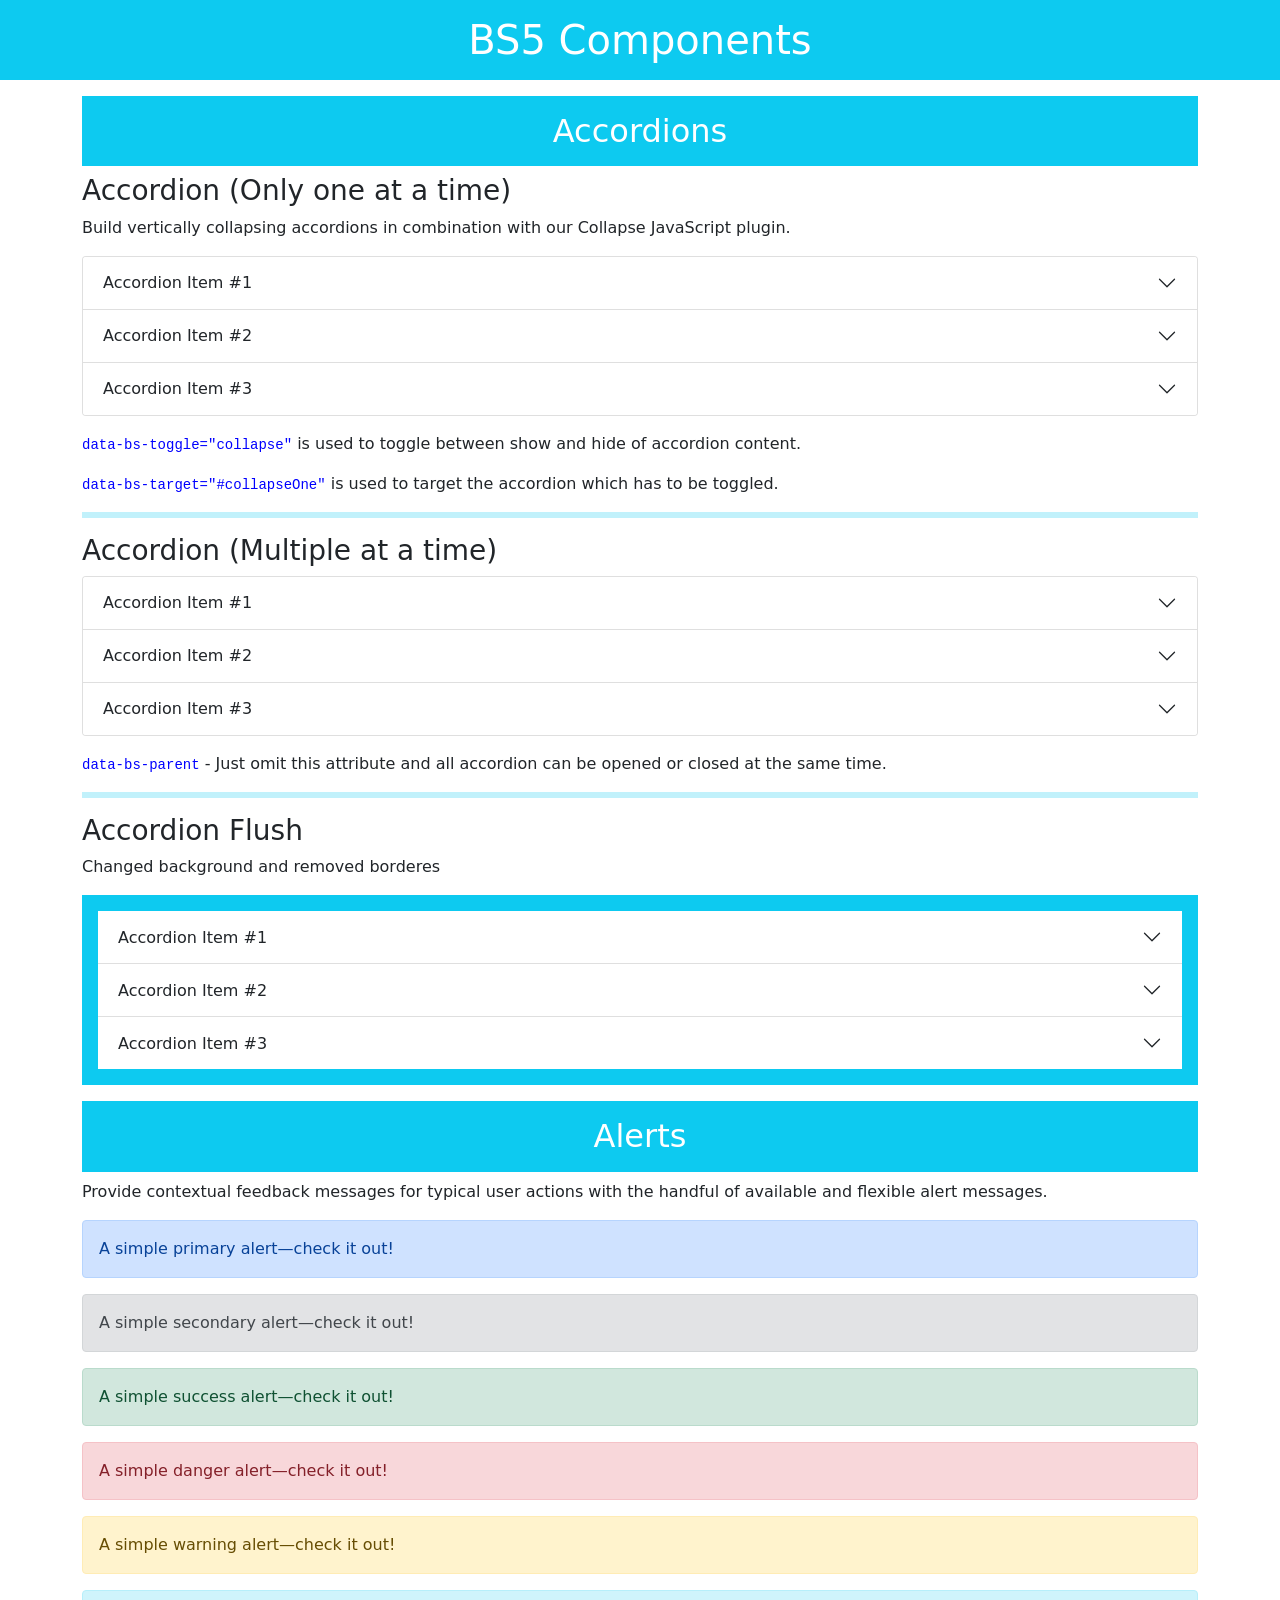
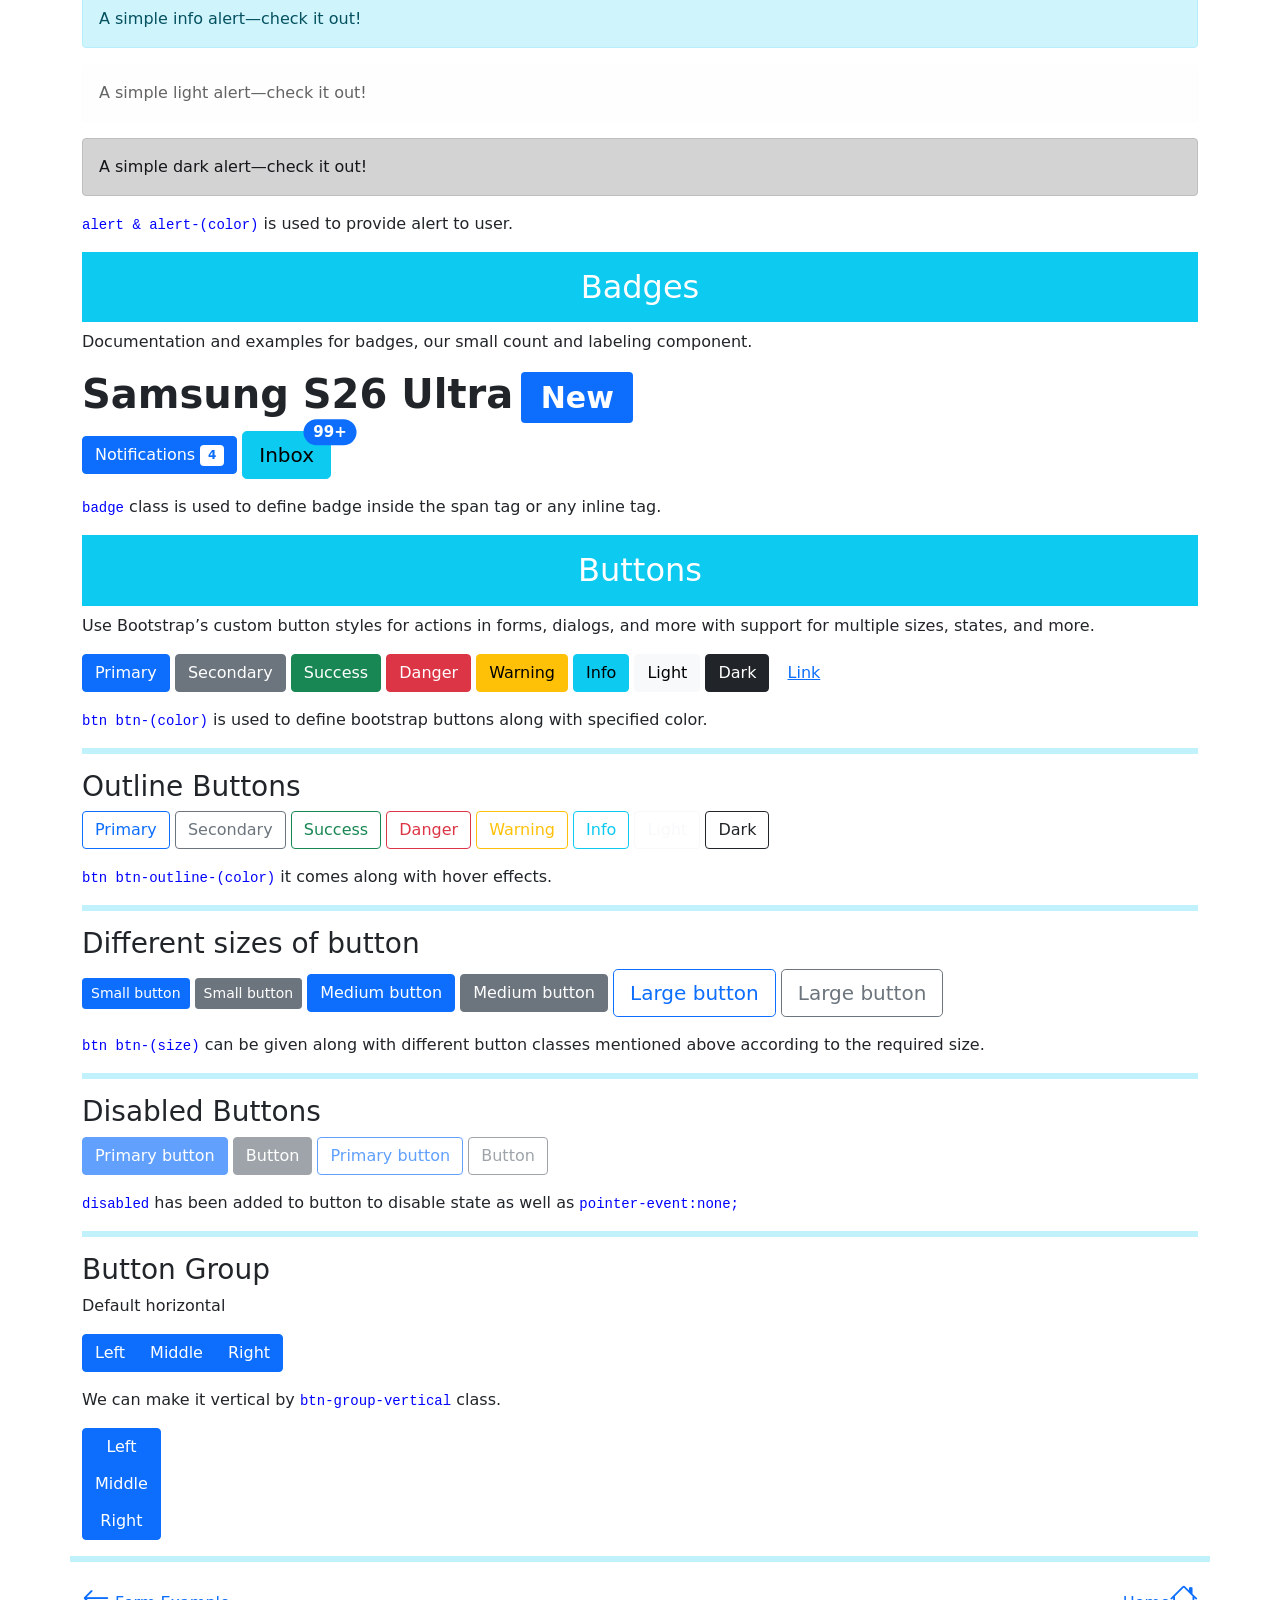
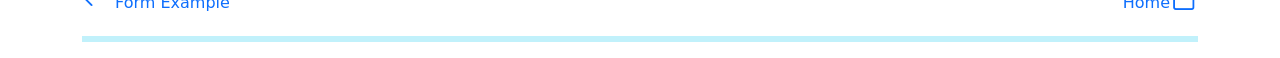
==== components.html @ 4ab716a1 "Components Demo Added" ====
<!DOCTYPE html>
<html lang="en">

<head>
    <meta charset="UTF-8">
    <meta name="viewport" content="width=device-width, initial-scale=1.0">
    <title>Components</title>
    <link rel="stylesheet" href="bootstrap-5.0.2-dist/css/bootstrap.min.css">
    <script src="bootstrap-5.0.2-dist/js/bootstrap.bundle.js"></script>
    <link rel="stylesheet" href="https://cdn.jsdelivr.net/npm/bootstrap-icons@1.13.1/font/bootstrap-icons.min.css">

</head>

<body>
    <h1 class="bg-info text-white text-center p-3">BS5 Components</h1>
    <div class="container mt-3">
        <h2 id="accordion" class="bg-info text-white text-center p-3">Accordions</h2>
        <h3>Accordion (Only one at a time)</h3>
        <p>Build vertically collapsing accordions in combination with our Collapse JavaScript plugin.</p>
        <div class="accordion" id="accordionExample">
            <div class="accordion-item">
                <h2 class="accordion-header">
                    <button class="accordion-button collapsed" type="button" data-bs-toggle="collapse"
                        data-bs-target="#collapseOne" aria-expanded="true" aria-controls="collapseOne">
                        Accordion Item #1
                    </button>
                </h2>
                <div id="collapseOne" class="accordion-collapse collapse" data-bs-parent="#accordionExample">
                    <div class="accordion-body">
                        <strong>This is the first item’s accordion body.</strong> It is shown by default, until the
                        collapse plugin adds the appropriate classes that we use to style each element. These classes
                        control the overall appearance, as well as the showing and hiding via CSS transitions. You can
                        modify any of this with custom CSS or overriding our default variables. It’s also worth noting
                        that just about any HTML can go within the <code>.accordion-body</code>, though the transition
                        does limit overflow.
                    </div>
                </div>
            </div>
            <div class="accordion-item">
                <h2 class="accordion-header">
                    <button class="accordion-button collapsed" type="button" data-bs-toggle="collapse"
                        data-bs-target="#collapseTwo" aria-expanded="false" aria-controls="collapseTwo">
                        Accordion Item #2
                    </button>
                </h2>
                <div id="collapseTwo" class="accordion-collapse collapse" data-bs-parent="#accordionExample">
                    <div class="accordion-body">
                        <strong>This is the second item’s accordion body.</strong> It is hidden by default, until the
                        collapse plugin adds the appropriate classes that we use to style each element. These classes
                        control the overall appearance, as well as the showing and hiding via CSS transitions. You can
                        modify any of this with custom CSS or overriding our default variables. It’s also worth noting
                        that just about any HTML can go within the <code>.accordion-body</code>, though the transition
                        does limit overflow.
                    </div>
                </div>
            </div>
            <div class="accordion-item">
                <h2 class="accordion-header">
                    <button class="accordion-button collapsed" type="button" data-bs-toggle="collapse"
                        data-bs-target="#collapseThree" aria-expanded="false" aria-controls="collapseThree">
                        Accordion Item #3
                    </button>
                </h2>
                <div id="collapseThree" class="accordion-collapse collapse" data-bs-parent="#accordionExample">
                    <div class="accordion-body">
                        <strong>This is the third item’s accordion body.</strong> It is hidden by default, until the
                        collapse plugin adds the appropriate classes that we use to style each element. These classes
                        control the overall appearance, as well as the showing and hiding via CSS transitions. You can
                        modify any of this with custom CSS or overriding our default variables. It’s also worth noting
                        that just about any HTML can go within the <code>.accordion-body</code>, though the transition
                        does limit overflow.
                    </div>
                </div>
            </div>
        </div>
        <div class="mt-3">
            <p><code>data-bs-toggle="collapse"</code> is used to toggle between show and hide of accordion content.</p>
            <p><code>data-bs-target="#collapseOne"</code> is used to target the accordion which has to be toggled.</p>
        </div>
        <hr class="border border-3 border-info">
        <h3>Accordion (Multiple at a time)</h3>
        <div class="accordion" id="accordionExample">
            <div class="accordion-item">
                <h2 class="accordion-header">
                    <button class="accordion-button collapsed" type="button" data-bs-toggle="collapse"
                        data-bs-target="#collapseFour" aria-expanded="true" aria-controls="collapseFour">
                        Accordion Item #1
                    </button>
                </h2>
                <div id="collapseFour" class="accordion-collapse collapse">
                    <div class="accordion-body">
                        <strong>This is the first item’s accordion body.</strong> It is shown by default, until the
                        collapse plugin adds the appropriate classes that we use to style each element. These classes
                        control the overall appearance, as well as the showing and hiding via CSS transitions. You can
                        modify any of this with custom CSS or overriding our default variables. It’s also worth noting
                        that just about any HTML can go within the <code>.accordion-body</code>, though the transition
                        does limit overflow.
                    </div>
                </div>
            </div>
            <div class="accordion-item">
                <h2 class="accordion-header">
                    <button class="accordion-button collapsed" type="button" data-bs-toggle="collapse"
                        data-bs-target="#collapseFive" aria-expanded="false" aria-controls="collapseFive">
                        Accordion Item #2
                    </button>
                </h2>
                <div id="collapseFive" class="accordion-collapse collapse">
                    <div class="accordion-body">
                        <strong>This is the second item’s accordion body.</strong> It is hidden by default, until the
                        collapse plugin adds the appropriate classes that we use to style each element. These classes
                        control the overall appearance, as well as the showing and hiding via CSS transitions. You can
                        modify any of this with custom CSS or overriding our default variables. It’s also worth noting
                        that just about any HTML can go within the <code>.accordion-body</code>, though the transition
                        does limit overflow.
                    </div>
                </div>
            </div>
            <div class="accordion-item">
                <h2 class="accordion-header">
                    <button class="accordion-button collapsed" type="button" data-bs-toggle="collapse"
                        data-bs-target="#collapseSix" aria-expanded="false" aria-controls="collapseSix">
                        Accordion Item #3
                    </button>
                </h2>
                <div id="collapseSix" class="accordion-collapse collapse">
                    <div class="accordion-body">
                        <strong>This is the third item’s accordion body.</strong> It is hidden by default, until the
                        collapse plugin adds the appropriate classes that we use to style each element. These classes
                        control the overall appearance, as well as the showing and hiding via CSS transitions. You can
                        modify any of this with custom CSS or overriding our default variables. It’s also worth noting
                        that just about any HTML can go within the <code>.accordion-body</code>, though the transition
                        does limit overflow.
                    </div>
                </div>
            </div>
        </div>
        <div class="mt-3">
            <p><code>data-bs-parent</code> - Just omit this attribute and all accordion can be opened or closed at the
                same time.</p>
        </div>
        <hr class="border border-3 border-info">
        <h3>Accordion Flush</h3>
        <p>Changed background and removed borderes</p>
        <div class="accordion accordion-flush bg-info p-3" id="accordionFlushExample">
            <div class="accordion-item">
                <h2 class="accordion-header">
                    <button class="accordion-button collapsed" type="button" data-bs-toggle="collapse"
                        data-bs-target="#flush-collapseOne" aria-expanded="false" aria-controls="flush-collapseOne">
                        Accordion Item #1
                    </button>
                </h2>
                <div id="flush-collapseOne" class="accordion-collapse collapse" data-bs-parent="#accordionFlushExample">
                    <div class="accordion-body">Placeholder content for this accordion, which is intended to demonstrate
                        the <code>.accordion-flush</code> class. This is the first item’s accordion body.</div>
                </div>
            </div>
            <div class="accordion-item">
                <h2 class="accordion-header">
                    <button class="accordion-button collapsed" type="button" data-bs-toggle="collapse"
                        data-bs-target="#flush-collapseTwo" aria-expanded="false" aria-controls="flush-collapseTwo">
                        Accordion Item #2
                    </button>
                </h2>
                <div id="flush-collapseTwo" class="accordion-collapse collapse" data-bs-parent="#accordionFlushExample">
                    <div class="accordion-body">Placeholder content for this accordion, which is intended to demonstrate
                        the <code>.accordion-flush</code> class. This is the second item’s accordion body. Let’s imagine
                        this being filled with some actual content.</div>
                </div>
            </div>
            <div class="accordion-item">
                <h2 class="accordion-header">
                    <button class="accordion-button collapsed" type="button" data-bs-toggle="collapse"
                        data-bs-target="#flush-collapseThree" aria-expanded="false" aria-controls="flush-collapseThree">
                        Accordion Item #3
                    </button>
                </h2>
                <div id="flush-collapseThree" class="accordion-collapse collapse"
                    data-bs-parent="#accordionFlushExample">
                    <div class="accordion-body">Placeholder content for this accordion, which is intended to demonstrate
                        the <code>.accordion-flush</code> class. This is the third item’s accordion body. Nothing more
                        exciting happening here in terms of content, but just filling up the space to make it look, at
                        least at first glance, a bit more representative of how this would look in a real-world
                        application.</div>
                </div>
            </div>
        </div>
        <h2 id="alert" class="bg-info text-white text-center p-3 mt-3">Alerts</h2>
        <p>Provide contextual feedback messages for typical user actions with the handful of available and flexible
            alert messages.</p>
        <div>
            <div class="alert alert-primary" role="alert">
                A simple primary alert—check it out!
            </div>
            <div class="alert alert-secondary" role="alert">
                A simple secondary alert—check it out!
            </div>
            <div class="alert alert-success" role="alert">
                A simple success alert—check it out!
            </div>
            <div class="alert alert-danger" role="alert">
                A simple danger alert—check it out!
            </div>
            <div class="alert alert-warning" role="alert">
                A simple warning alert—check it out!
            </div>
            <div class="alert alert-info" role="alert">
                A simple info alert—check it out!
            </div>
            <div class="alert alert-light" role="alert">
                A simple light alert—check it out!
            </div>
            <div class="alert alert-dark" role="alert">
                A simple dark alert—check it out!
            </div>
        </div>
        <p><code>alert & alert-(color)</code> is used to provide alert to user.</p>
        <h2 id="badge" class="bg-info text-white text-center p-3 mt-3">Badges</h2>
        <p>Documentation and examples for badges, our small count and labeling component.</p>
        <h1>
            <b>Samsung S26 Ultra</b><span class="badge mx-2 bg-primary text-white">New</span>
        </h1>
        <button type="button" class="btn btn-primary">
            Notifications <span class="badge bg-white text-primary">4</span>
        </button>
        <button type="button" class="btn btn-lg btn-info position-relative">Inbox<span
                class="position-absolute top-0 start-100 rounded-pill badge translate-middle bg-primary">99+</span></button>
        <p class="mt-3"><code>badge</code> class is used to define badge inside the span tag or any inline tag.</p>
        <h2 id="button" class="bg-info text-white text-center p-3 mt-3">Buttons</h2>
        <p>Use Bootstrap’s custom button styles for actions in forms, dialogs, and more with support for multiple sizes,
            states, and more.</p>
        <div>
            <button type="button" class="btn btn-primary">Primary</button>
            <button type="button" class="btn btn-secondary">Secondary</button>
            <button type="button" class="btn btn-success">Success</button>
            <button type="button" class="btn btn-danger">Danger</button>
            <button type="button" class="btn btn-warning">Warning</button>
            <button type="button" class="btn btn-info">Info</button>
            <button type="button" class="btn btn-light">Light</button>
            <button type="button" class="btn btn-dark">Dark</button>
            <button type="button" class="btn btn-link">Link</button>
        </div>
        <p class="mt-3"><code>btn btn-(color)</code> is used to define bootstrap buttons along with specified color.</p>
        <hr class="border border-info border-3">
        <h3>Outline Buttons</h3>
        <div>
            <button type="button" class="btn btn-outline-primary">Primary</button>
            <button type="button" class="btn btn-outline-secondary">Secondary</button>
            <button type="button" class="btn btn-outline-success">Success</button>
            <button type="button" class="btn btn-outline-danger">Danger</button>
            <button type="button" class="btn btn-outline-warning">Warning</button>
            <button type="button" class="btn btn-outline-info">Info</button>
            <button type="button" class="btn btn-outline-light">Light</button>
            <button type="button" class="btn btn-outline-dark">Dark</button>
        </div>
        <p class="mt-3"><code>btn btn-outline-(color)</code> it comes along with hover effects.</p>
        <hr class="border border-3 border-info">
        <h3>Different sizes of button</h3>
        <div>
            <button type="button" class="btn btn-primary btn-sm">Small button</button>
            <button type="button" class="btn btn-secondary btn-sm">Small button</button>
            <button type="button" class="btn btn-primary btn-md">Medium button</button>
            <button type="button" class="btn btn-secondary btn-md">Medium button</button>
            <button type="button" class="btn btn-outline-primary btn-lg">Large button</button>
            <button type="button" class="btn btn-outline-secondary btn-lg">Large button</button>
        </div>
        <p class="mt-3"><code>btn btn-(size)</code> can be given along with different button classes mentioned above
            according to the required size.</p>
        <hr class="border border-3 border-info">
        <h3>Disabled Buttons</h3>
        <div>
            <button type="button" class="btn btn-primary" disabled>Primary button</button>
            <button type="button" class="btn btn-secondary" disabled>Button</button>
            <button type="button" class="btn btn-outline-primary" disabled>Primary button</button>
            <button type="button" class="btn btn-outline-secondary" disabled>Button</button>
        </div>
        <p class="mt-3"><code>disabled</code> has been added to button to disable state as well as
            <code>pointer-event:none;</code></p>
        <hr class="border border-3 border-info">
        <h3>Button Group</h3>
        <p>Default horizontal</p>
        <div class="btn-group">
            <button type="button" class="btn btn-primary">Left</button>
            <button type="button" class="btn btn-primary">Middle</button>
            <button type="button" class="btn btn-primary">Right</button>
        </div>
        <p class="mt-3">We can make it vertical by <code>btn-group-vertical</code> class.</p>
        <div class="btn-group-vertical mb-3">
            <button type="button" class="btn btn-primary">Left</button>
            <button type="button" class="btn btn-primary">Middle</button>
            <button type="button" class="btn btn-primary">Right</button>
        </div>
        <div class="row">
            <hr class="border border-info border-3">
            <div class="col text-start">
                <i class="bi bi-arrow-left fs-3 text-primary"></i>
                <a href="form_eg.html" class="text-decoration-none">Form Example</a>
            </div>
            <div class="col text-end">
                <a href="index.html" class="text-decoration-none">Home<i class="bi bi-house fs-3 text-primary"></i></a>
            </div>
        </div>
        <hr class="border border-info border-3">
</body>

</html>
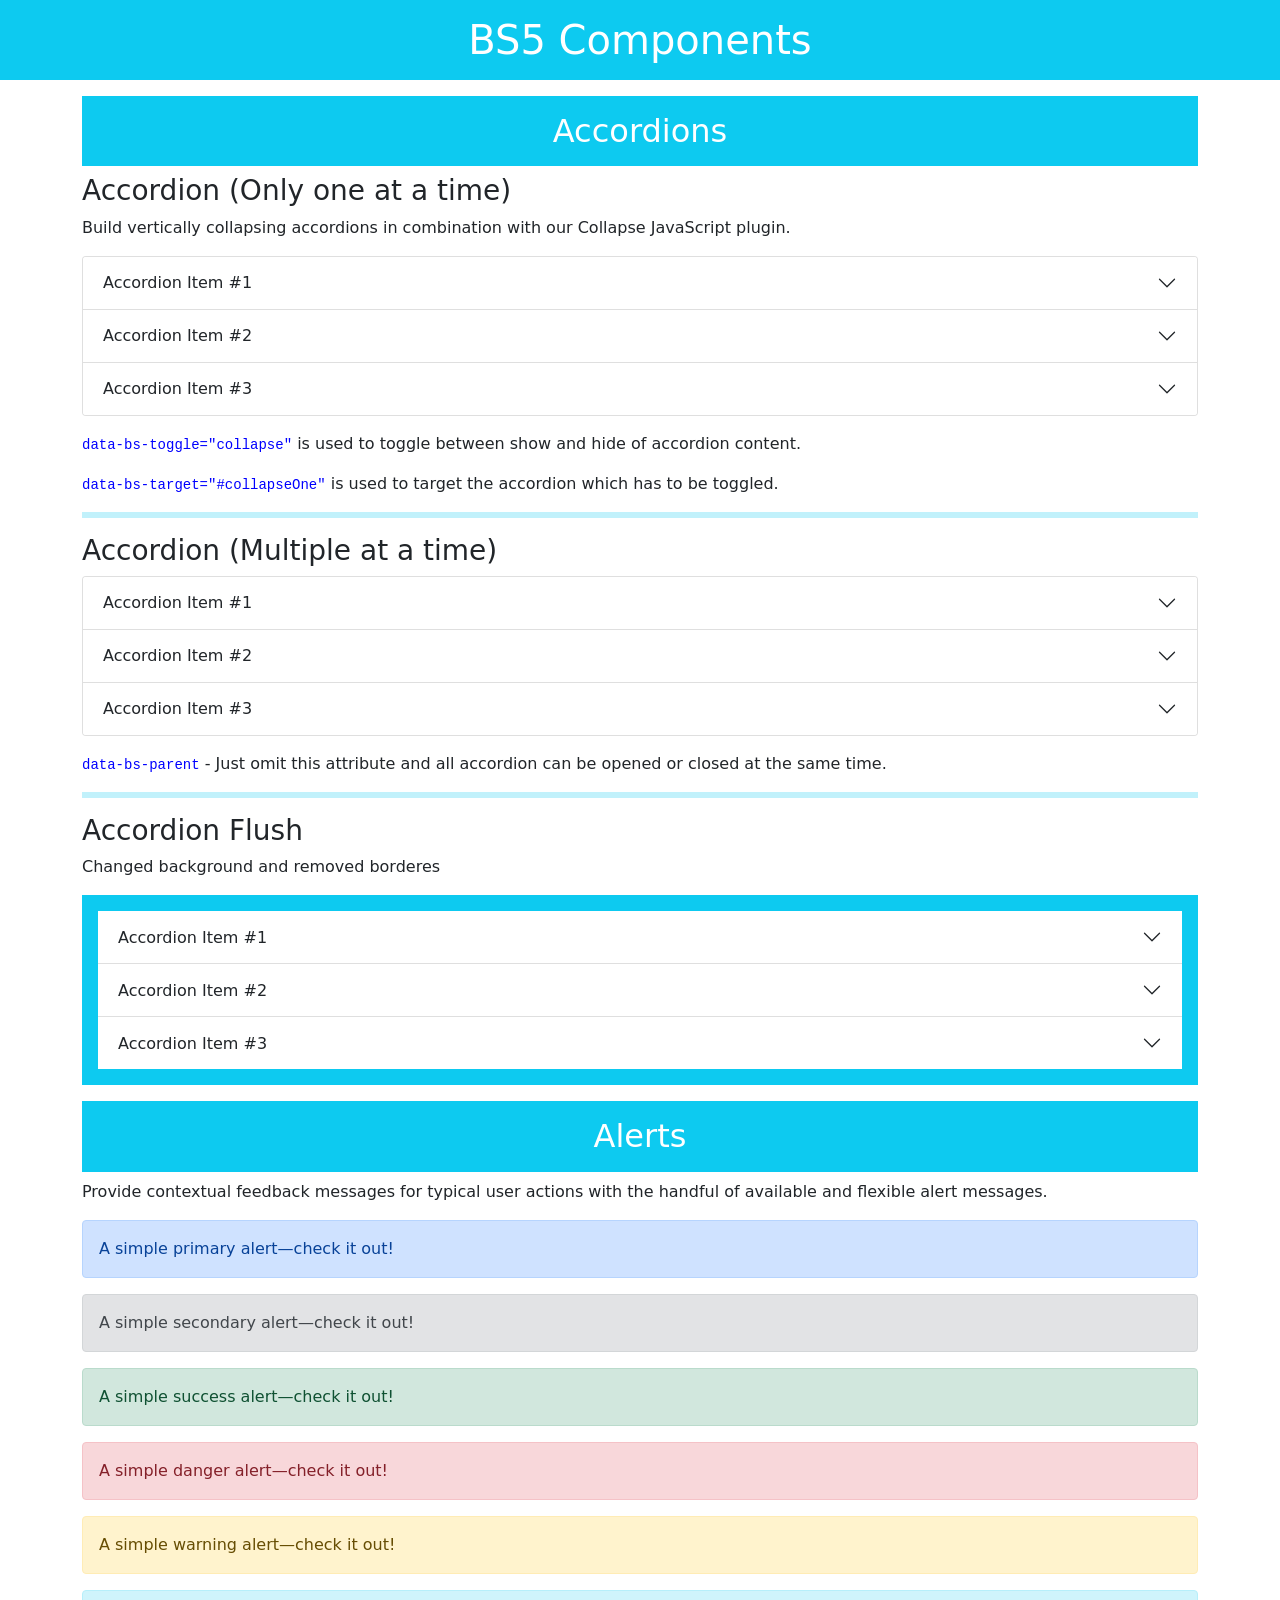
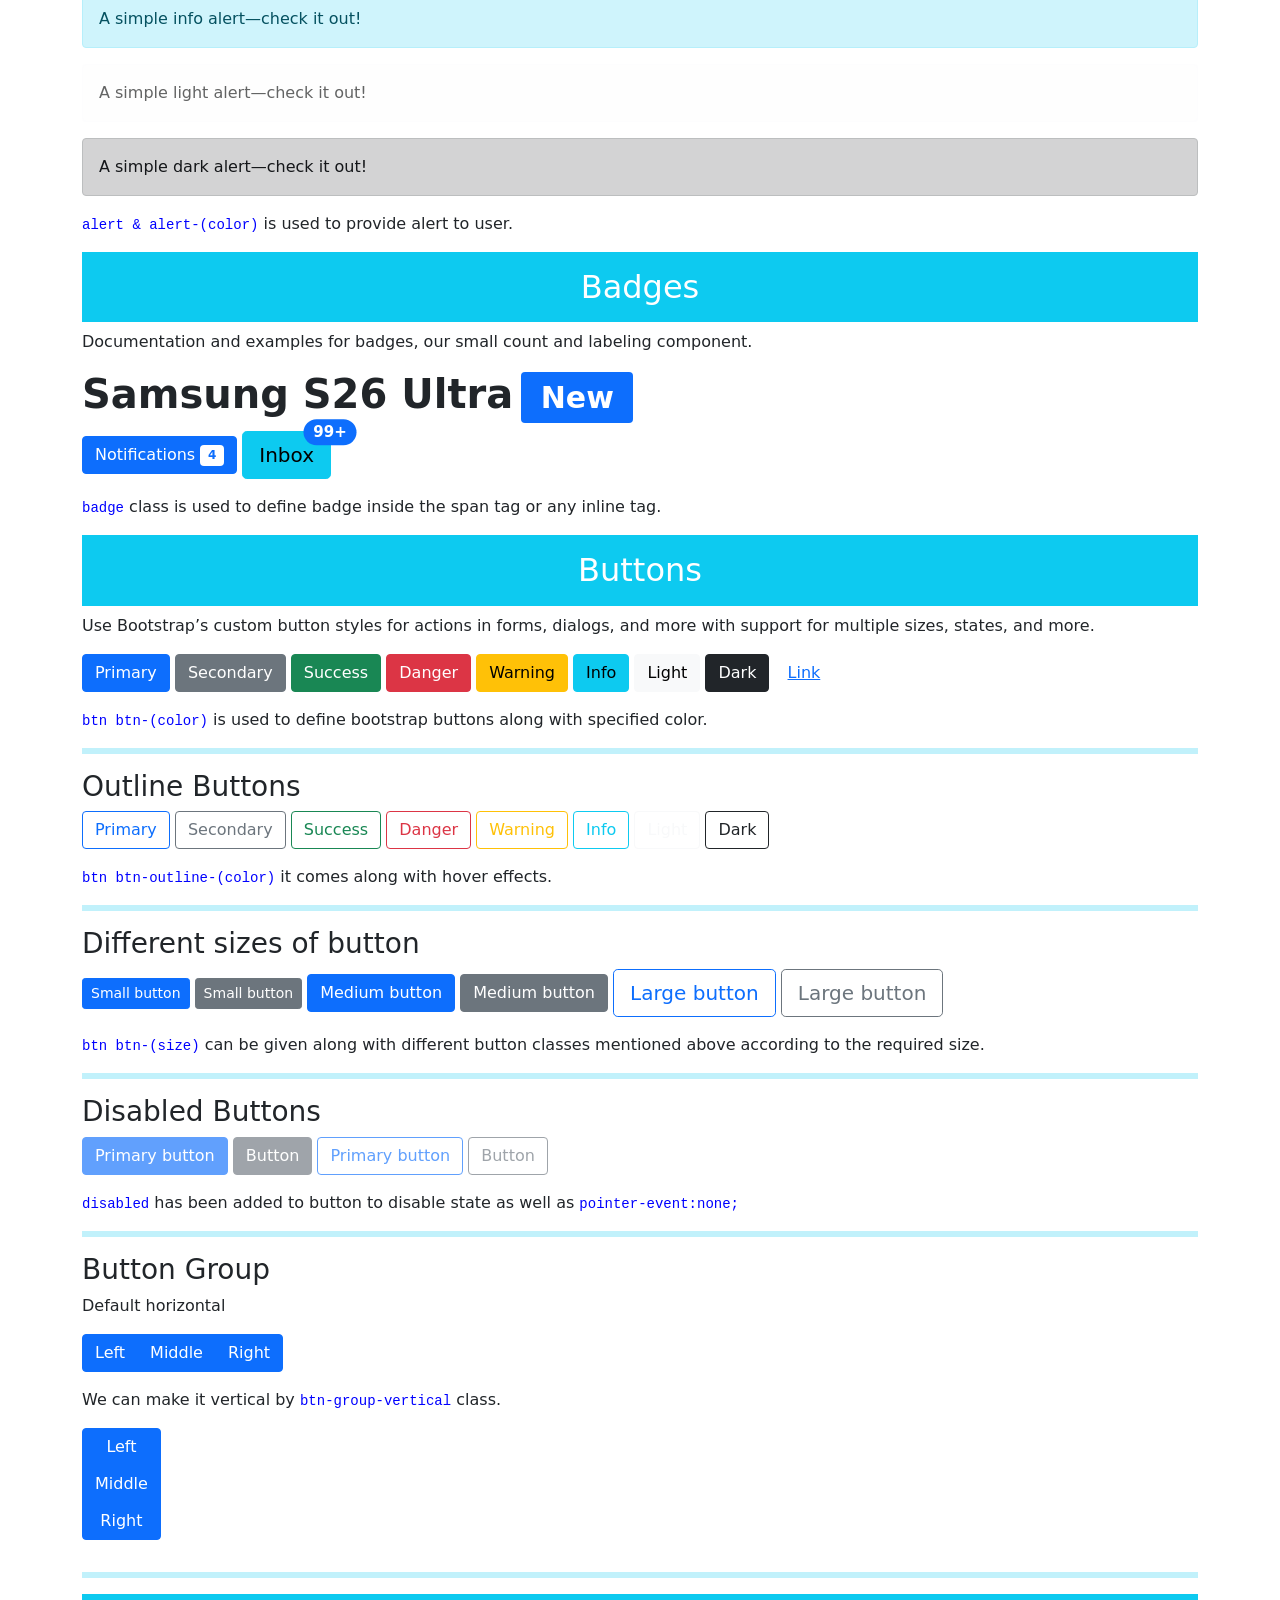
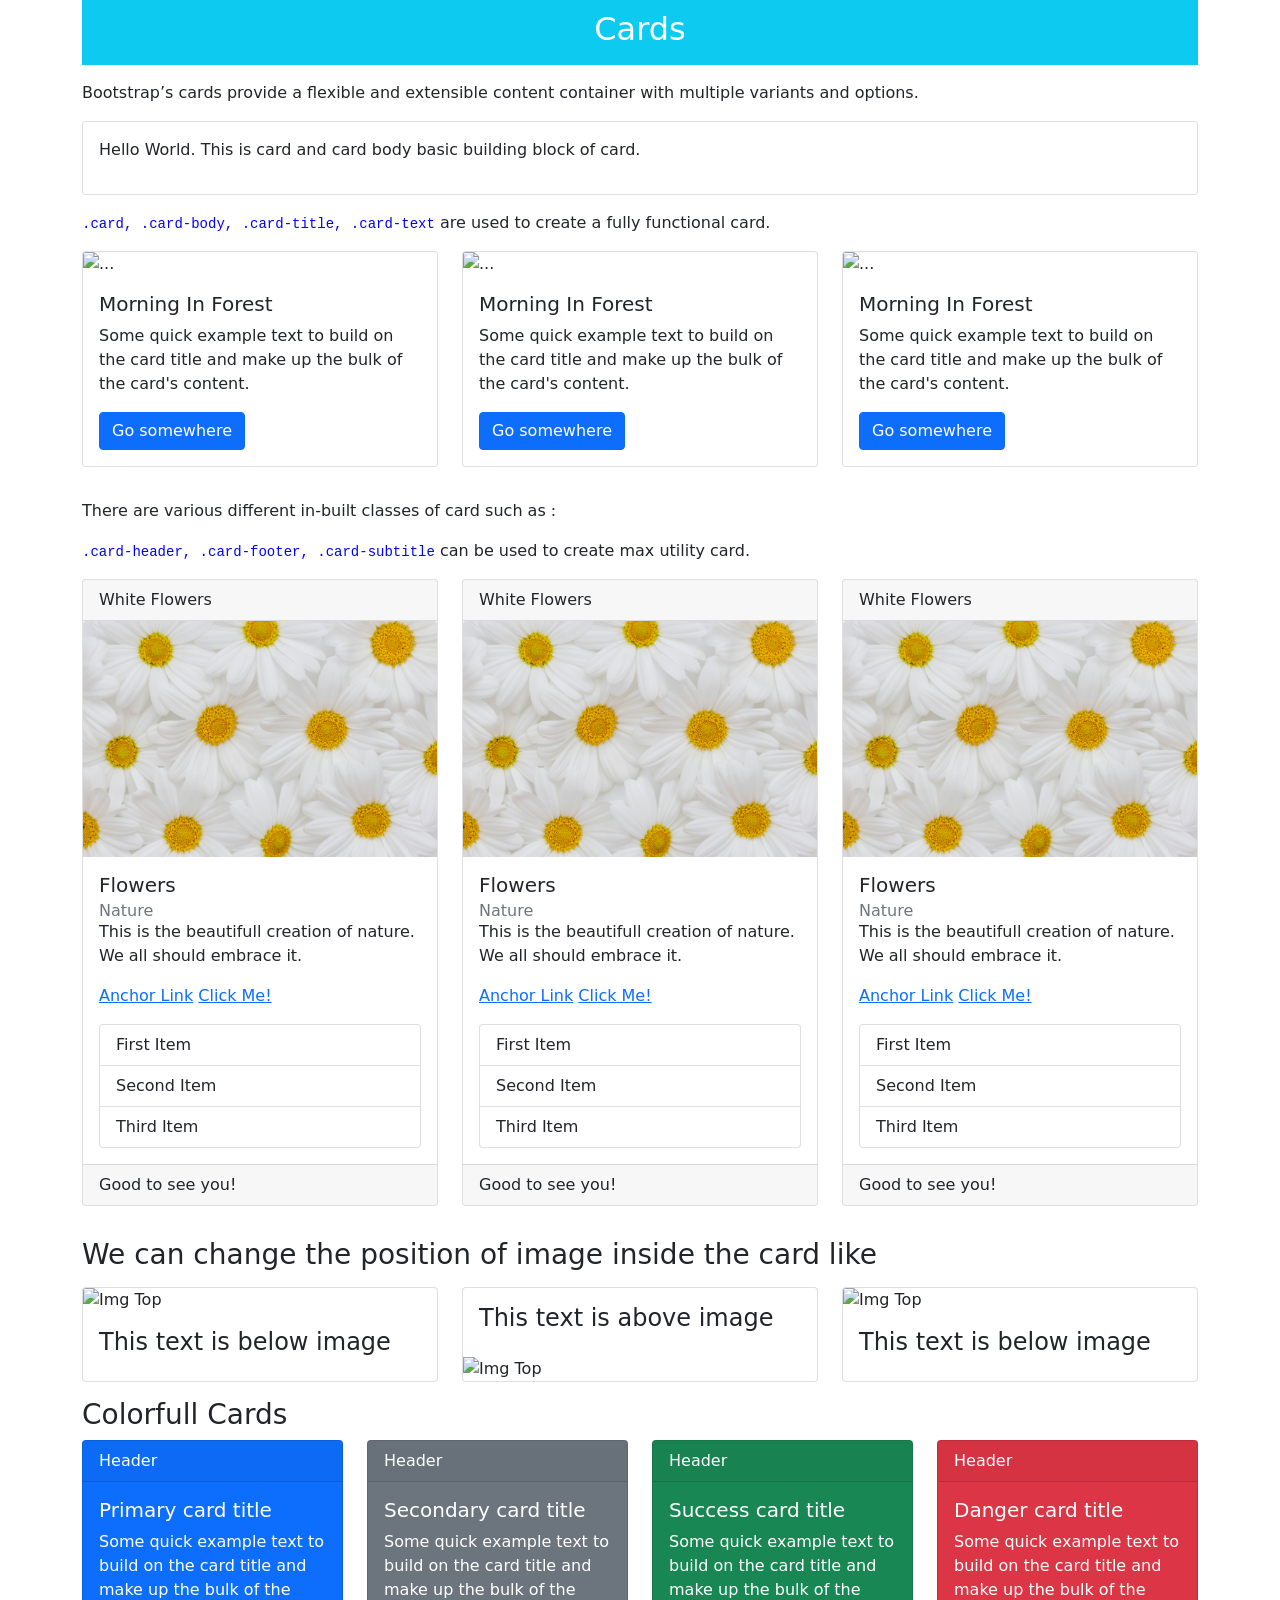
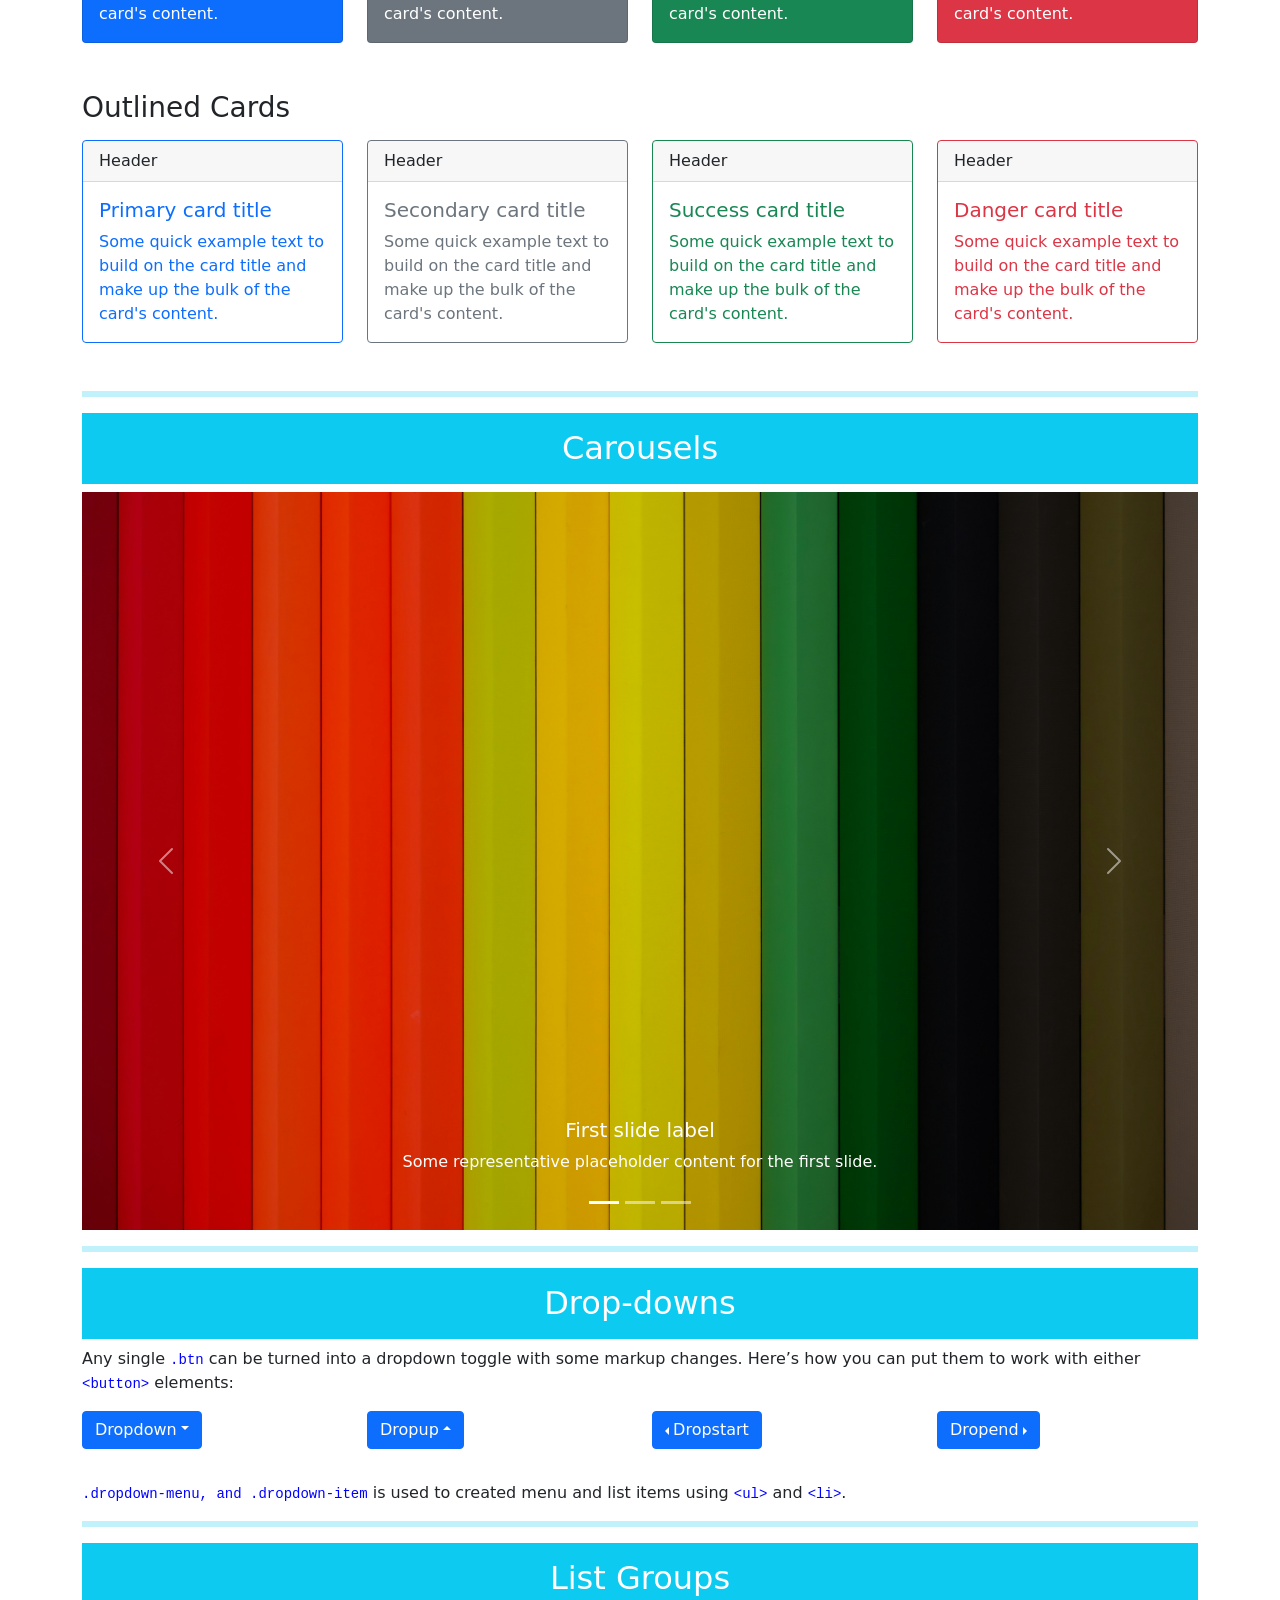
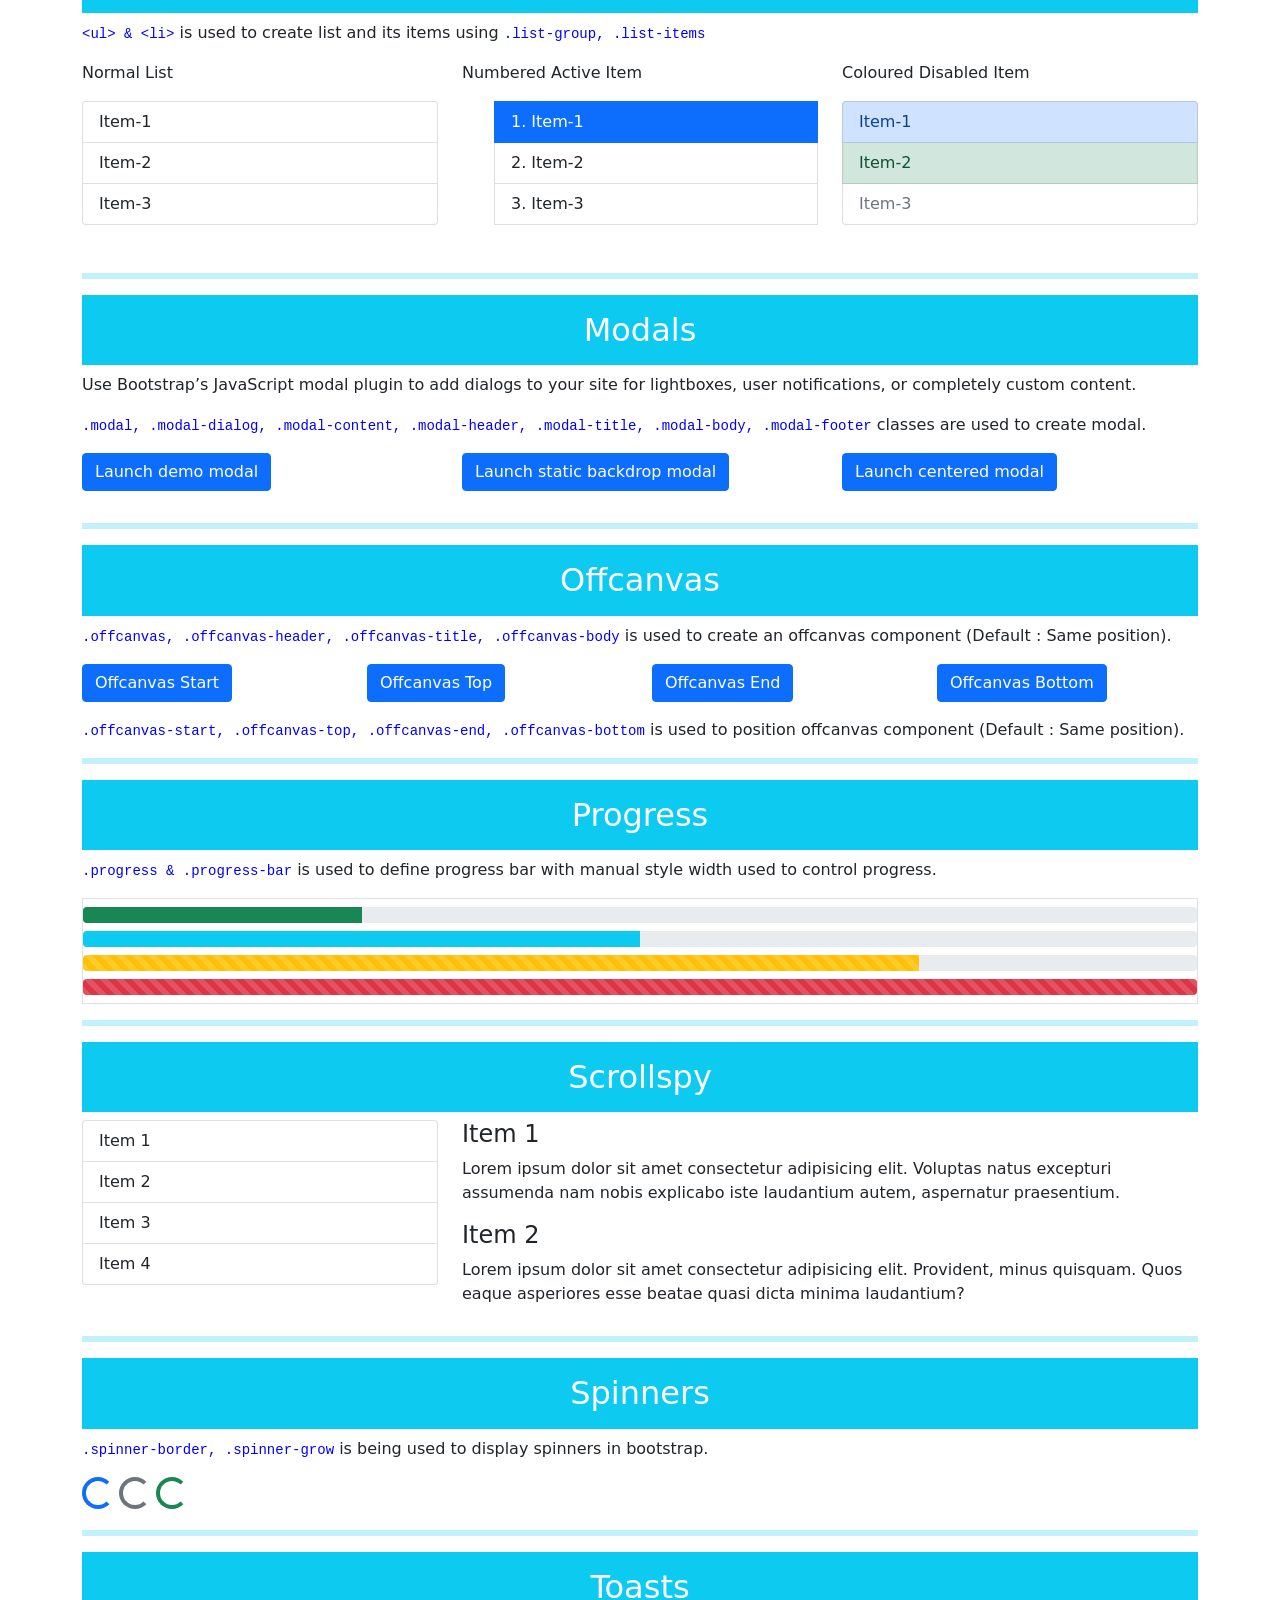
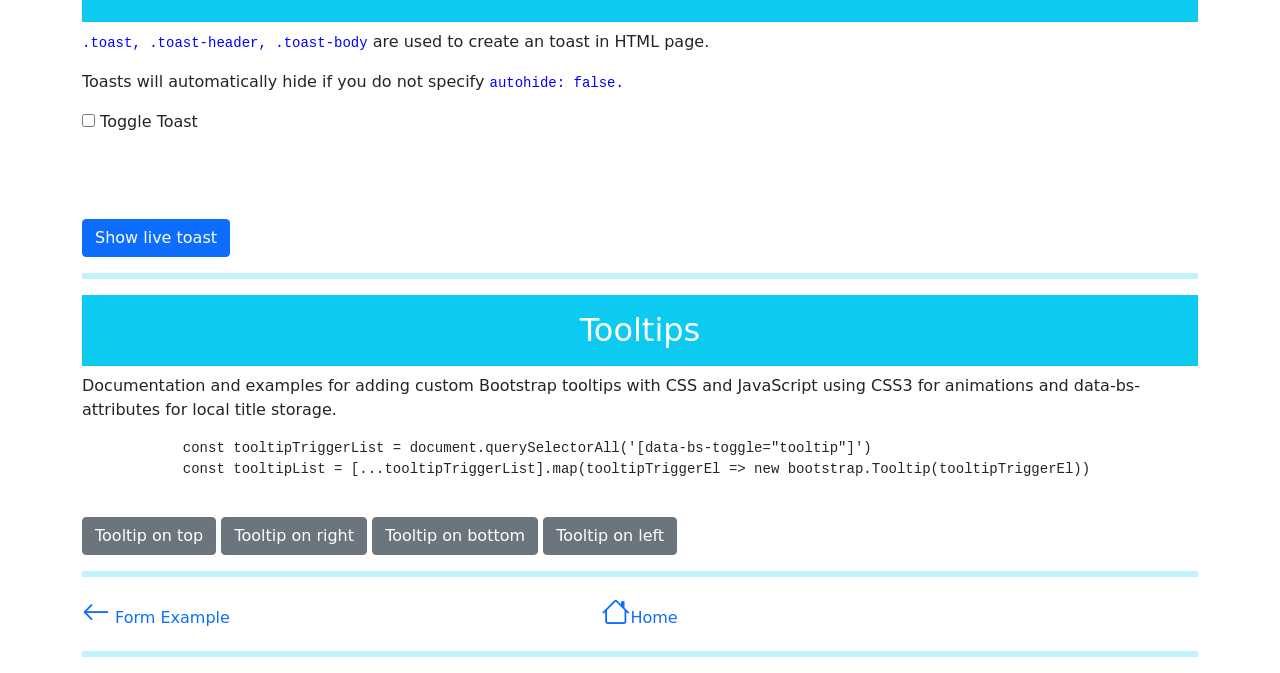
==== commit 2eec2b0f: "Bootstrap Completed" ====
--- a/components.html
+++ b/components.html
@@ -275,7 +275,8 @@
             <button type="button" class="btn btn-outline-secondary" disabled>Button</button>
         </div>
         <p class="mt-3"><code>disabled</code> has been added to button to disable state as well as
-            <code>pointer-event:none;</code></p>
+            <code>pointer-event:none;</code>
+        </p>
         <hr class="border border-3 border-info">
         <h3>Button Group</h3>
         <p>Default horizontal</p>
@@ -290,17 +291,699 @@
             <button type="button" class="btn btn-primary">Middle</button>
             <button type="button" class="btn btn-primary">Right</button>
         </div>
-        <div class="row">
-            <hr class="border border-info border-3">
+        <hr class="border border-info border-3">
+        <h2 id="cards" class="bg-info text-white text-center p-3 mt-3">Cards</h2>
+        <p class="mt-3">Bootstrap’s cards provide a flexible and extensible content container with multiple variants and
+            options.</p>
+        <div class="card">
+            <div class="card-body">
+                <p>Hello World. This is card and card body basic building block of card.</p>
+            </div>
+        </div>
+        <p class="mt-3"><code>.card, .card-body, .card-title, .card-text</code> are used to create a fully functional
+            card.</p>
+        <div class="row">
+            <div class="col-12 col-sm-6 col-md-4 mb-3">
+                <div class="card">
+                    <img src="img/img1.jpg" class="card-img-top" alt="...">
+                    <div class="card-body">
+                        <h5 class="card-title">Morning In Forest</h5>
+                        <p class="card-text">Some quick example text to build on the card title and make up the bulk of
+                            the card's content.</p>
+                        <a href="#" class="btn btn-primary">Go somewhere</a>
+                    </div>
+                </div>
+            </div>
+            <div class="col-12 col-sm-6 col-md-4 mb-3">
+                <div class="card">
+                    <img src="img/img1.jpg" class="card-img-top" alt="...">
+                    <div class="card-body">
+                        <h5 class="card-title">Morning In Forest</h5>
+                        <p class="card-text">Some quick example text to build on the card title and make up the bulk of
+                            the card's content.</p>
+                        <a href="#" class="btn btn-primary">Go somewhere</a>
+                    </div>
+                </div>
+            </div>
+            <div class="col-12 col-sm-6 col-md-4 mb-3">
+                <div class="card">
+                    <img src="img/img1.jpg" class="card-img-top" alt="...">
+                    <div class="card-body">
+                        <h5 class="card-title">Morning In Forest</h5>
+                        <p class="card-text">Some quick example text to build on the card title and make up the bulk of
+                            the card's content.</p>
+                        <a href="#" class="btn btn-primary">Go somewhere</a>
+                    </div>
+                </div>
+            </div>
+        </div>
+        <p class="mt-3">There are various different in-built classes of card such as : </p>
+        <p><code>.card-header, .card-footer, .card-subtitle</code> can be used to create max utility card.</p>
+        <div class="row">
+            <div class="col-12 col-sm-6 col-md-4 mb-3">
+                <div class="card">
+                    <div class="card-header">White Flowers</div>
+                    <img src="img/img2.jpg" alt="Flowers" class="card-img-top">
+                    <div class="card-body">
+                        <h5 class="card-title">Flowers</h5>
+                        <h6 class="card-subtitle text-muted">Nature</h6>
+                        <p class="card-text">This is the beautifull creation of nature. We all should embrace it.</p>
+                        <a href="#">Anchor Link</a>
+                        <a href="#">Click Me!</a>
+                        <ul class="list-group mt-3">
+                            <li class="list-group-item">First Item</li>
+                            <li class="list-group-item">Second Item</li>
+                            <li class="list-group-item">Third Item</li>
+                        </ul>
+                    </div>
+                    <div class="card-footer">Good to see you!</div>
+                </div>
+            </div>
+            <div class="col-12 col-sm-6 col-md-4 mb-3">
+                <div class="card">
+                    <div class="card-header">White Flowers</div>
+                    <img src="img/img2.jpg" alt="Flowers" class="card-img-top">
+                    <div class="card-body">
+                        <h5 class="card-title">Flowers</h5>
+                        <h6 class="card-subtitle text-muted">Nature</h6>
+                        <p class="card-text">This is the beautifull creation of nature. We all should embrace it.</p>
+                        <a href="#">Anchor Link</a>
+                        <a href="#">Click Me!</a>
+                        <ul class="list-group mt-3">
+                            <li class="list-group-item">First Item</li>
+                            <li class="list-group-item">Second Item</li>
+                            <li class="list-group-item">Third Item</li>
+                        </ul>
+                    </div>
+                    <div class="card-footer">Good to see you!</div>
+                </div>
+            </div>
+            <div class="col-12 col-sm-6 col-md-4 mb-3">
+                <div class="card">
+                    <div class="card-header">White Flowers</div>
+                    <img src="img/img2.jpg" alt="Flowers" class="card-img-top">
+                    <div class="card-body">
+                        <h5 class="card-title">Flowers</h5>
+                        <h6 class="card-subtitle text-muted">Nature</h6>
+                        <p class="card-text">This is the beautifull creation of nature. We all should embrace it.</p>
+                        <a href="#">Anchor Link</a>
+                        <a href="#">Click Me!</a>
+                        <ul class="list-group mt-3">
+                            <li class="list-group-item">First Item</li>
+                            <li class="list-group-item">Second Item</li>
+                            <li class="list-group-item">Third Item</li>
+                        </ul>
+                    </div>
+                    <div class="card-footer">Good to see you!</div>
+                </div>
+            </div>
+        </div>
+        <h3 class="my-3">We can change the position of image inside the card like</h3>
+        <div class="row">
+            <div class="col-12 col-sm-6 col-md-4 mb-3">
+                <div class="card h-100">
+                    <img src="img/img3.jpg" alt="Img Top" class="card-img-top">
+                    <div class="card-body">
+                        <h4>This text is below image</h4>
+                    </div>
+                </div>
+            </div>
+            <div class="col-12 col-sm-6 col-md-4 mb-3">
+                <div class="card h-100">
+                    <div class="card-body">
+                        <h4>This text is above image</h4>
+                    </div>
+                    <img src="img/img3.jpg" alt="Img Top" class="card-img-bottom">
+                </div>
+            </div>
+            <div class="col-12 col-sm-6 col-md-4 mb-3">
+                <div class="card h-100">
+                    <img src="img/img3.jpg" alt="Img Top" class="card-img">
+                    <div class="card-img-overlay">
+                        <h4 class="text-white text-end">This text is inside image</h4>
+                    </div>
+                    <div class="card-body">
+                        <h4>This text is below image</h4>
+                    </div>
+                </div>
+            </div>
+        </div>
+        <h3>Colorfull Cards</h3>
+        <div class="row">
+            <div class="col-12 col-sm-6 col-md-4 col-lg-3 mb-3">
+                <div class="card text-white bg-primary mb-3">
+                    <div class="card-header">Header</div>
+                    <div class="card-body">
+                        <h5 class="card-title">Primary card title</h5>
+                        <p class="card-text">Some quick example text to build on the card title and make up the bulk of
+                            the card's content.</p>
+                    </div>
+                </div>
+            </div>
+            <div class="col-12 col-sm-6 col-md-4 col-lg-3 mb-3">
+                <div class="card text-white bg-secondary mb-3">
+                    <div class="card-header">Header</div>
+                    <div class="card-body">
+                        <h5 class="card-title">Secondary card title</h5>
+                        <p class="card-text">Some quick example text to build on the card title and make up the bulk of
+                            the card's content.</p>
+                    </div>
+                </div>
+            </div>
+            <div class="col-12 col-sm-6 col-md-4 col-lg-3 mb-3">
+                <div class="card text-white bg-success mb-3">
+                    <div class="card-header">Header</div>
+                    <div class="card-body">
+                        <h5 class="card-title">Success card title</h5>
+                        <p class="card-text">Some quick example text to build on the card title and make up the bulk of
+                            the card's content.</p>
+                    </div>
+                </div>
+            </div>
+            <div class="col-12 col-sm-6 col-md-4 col-lg-3 mb-3">
+                <div class="card text-white bg-danger mb-3">
+                    <div class="card-header">Header</div>
+                    <div class="card-body">
+                        <h5 class="card-title">Danger card title</h5>
+                        <p class="card-text">Some quick example text to build on the card title and make up the bulk of
+                            the card's content.</p>
+                    </div>
+                </div>
+            </div>
+        </div>
+        <h3 class="my-3">Outlined Cards</h3>
+        <div class="row">
+            <div class="col-12 col-sm-6 col-md-4 col-lg-3 mb-3">
+                <div class="card border-primary mb-3">
+                    <div class="card-header">Header</div>
+                    <div class="card-body text-primary">
+                        <h5 class="card-title">Primary card title</h5>
+                        <p class="card-text">Some quick example text to build on the card title and make up the bulk of
+                            the card's content.</p>
+                    </div>
+                </div>
+            </div>
+            <div class="col-12 col-sm-6 col-md-4 col-lg-3 mb-3">
+                <div class="card border-secondary mb-3">
+                    <div class="card-header">Header</div>
+                    <div class="card-body text-secondary">
+                        <h5 class="card-title">Secondary card title</h5>
+                        <p class="card-text">Some quick example text to build on the card title and make up the bulk of
+                            the card's content.</p>
+                    </div>
+                </div>
+            </div>
+            <div class="col-12 col-sm-6 col-md-4 col-lg-3 mb-3">
+                <div class="card border-success mb-3">
+                    <div class="card-header">Header</div>
+                    <div class="card-body text-success">
+                        <h5 class="card-title">Success card title</h5>
+                        <p class="card-text">Some quick example text to build on the card title and make up the bulk of
+                            the card's content.</p>
+                    </div>
+                </div>
+            </div>
+            <div class="col-12 col-sm-6 col-md-4 col-lg-3 mb-3">
+                <div class="card border-danger mb-3">
+                    <div class="card-header">Header</div>
+                    <div class="card-body text-danger">
+                        <h5 class="card-title">Danger card title</h5>
+                        <p class="card-text">Some quick example text to build on the card title and make up the bulk of
+                            the card's content.</p>
+                    </div>
+                </div>
+            </div>
+        </div>
+        <hr class="border border-info border-3">
+        <h2 id="carousels" class="bg-info text-white text-center p-3 mt-3">Carousels</h2>
+        <div id="carouselExampleCaptions" class="carousel slide" data-bs-ride="carousel">
+            <div class="carousel-indicators">
+                <button type="button" data-bs-target="#carouselExampleCaptions" data-bs-slide-to="0" class="active"
+                    aria-current="true" aria-label="Slide 1"></button>
+                <button type="button" data-bs-target="#carouselExampleCaptions" data-bs-slide-to="1"
+                    aria-label="Slide 2"></button>
+                <button type="button" data-bs-target="#carouselExampleCaptions" data-bs-slide-to="2"
+                    aria-label="Slide 3"></button>
+            </div>
+            <div class="carousel-inner">
+                <div class="carousel-item active">
+                    <img src="img/landscape-4.jpg" class="d-block w-100" alt="...">
+                    <div class="carousel-caption d-none d-md-block">
+                        <h5>First slide label</h5>
+                        <p>Some representative placeholder content for the first slide.</p>
+                    </div>
+                </div>
+                <div class="carousel-item">
+                    <img src="img/landscape-5.jpg" class="d-block w-100" alt="...">
+                    <div class="carousel-caption d-none d-md-block">
+                        <h5>Second slide label</h5>
+                        <p>Some representative placeholder content for the second slide.</p>
+                    </div>
+                </div>
+                <div class="carousel-item">
+                    <img src="img/landscape-3.jpg" class="d-block w-100" alt="...">
+                    <div class="carousel-caption d-none d-md-block">
+                        <h5>Third slide label</h5>
+                        <p>Some representative placeholder content for the third slide.</p>
+                    </div>
+                </div>
+            </div>
+            <button class="carousel-control-prev" type="button" data-bs-target="#carouselExampleCaptions"
+                data-bs-slide="prev">
+                <span class="carousel-control-prev-icon" aria-hidden="true"></span>
+                <span class="visually-hidden">Previous</span>
+            </button>
+            <button class="carousel-control-next" type="button" data-bs-target="#carouselExampleCaptions"
+                data-bs-slide="next">
+                <span class="carousel-control-next-icon" aria-hidden="true"></span>
+                <span class="visually-hidden">Next</span>
+            </button>
+        </div>
+        <hr class="border border-info border-3">
+        <h2 id="drop-downs" class="bg-info text-white text-center p-3 mt-3">Drop-downs</h2>
+        <p>Any single <code>.btn</code> can be turned into a dropdown toggle with some markup changes. Here’s how you
+            can put them to work with either <code>&lt;button&gt;</code> elements:</p>
+        <div class="row">
+            <div class="col-12 col-sm-6 col-md-4 col-lg-3 mb-3">
+                <div class="dropdown">
+                    <button class="btn btn-primary dropdown-toggle" data-bs-toggle="dropdown">Dropdown</button>
+                    <ul class="dropdown-menu">
+                        <li class="dropdown-item">Hello World 1</li>
+                        <li class="dropdown-item">Hello World 2</li>
+                        <li class="dropdown-divider"></li>
+                        <li class="dropdown-item">Hello World</li>
+                    </ul>
+                </div>
+            </div>
+            <div class="col-12 col-sm-6 col-md-4 col-lg-3 mb-3">
+                <div class="dropup">
+                    <button class="btn btn-primary dropdown-toggle" data-bs-toggle="dropdown">Dropup</button>
+                    <ul class="dropdown-menu">
+                        <li class="dropdown-item">Hello World 1</li>
+                        <li class="dropdown-item">Hello World 2</li>
+                        <li class="dropdown-divider"></li>
+                        <li class="dropdown-item">Hello World</li>
+                    </ul>
+                </div>
+            </div>
+            <div class="col-12 col-sm-6 col-md-4 col-lg-3 mb-3">
+                <div class="dropstart">
+                    <button class="btn btn-primary dropdown-toggle" data-bs-toggle="dropdown">Dropstart</button>
+                    <ul class="dropdown-menu">
+                        <li class="dropdown-item">Hello World 1</li>
+                        <li class="dropdown-item">Hello World 2</li>
+                        <li class="dropdown-divider"></li>
+                        <li class="dropdown-item">Hello World</li>
+                    </ul>
+                </div>
+            </div>
+            <div class="col-12 col-sm-6 col-md-4 col-lg-3 mb-3">
+                <div class="dropend">
+                    <button class="btn btn-primary dropdown-toggle" data-bs-toggle="dropdown">Dropend</button>
+                    <ul class="dropdown-menu">
+                        <li class="dropdown-item">Hello World 1</li>
+                        <li class="dropdown-item">Hello World 2</li>
+                        <li class="dropdown-divider"></li>
+                        <li class="dropdown-item">Hello World</li>
+                    </ul>
+                </div>
+            </div>
+        </div>
+        <p class="mt-3"><code>.dropdown-menu, and .dropdown-item</code> is used to created menu and list items using
+            <code>&lt;ul&gt;</code> and <code>&lt;li&gt;</code>.
+        </p>
+        <hr class="border border-info border-3">
+        <h2 id="list-groups" class="bg-info text-white text-center p-3 mt-3">List Groups</h2>
+        <p><code>&lt;ul&gt; & &lt;li&gt;</code> is used to create list and its items using
+            <code>.list-group, .list-items</code>
+        </p>
+        <div class="row">
+            <div class="col-12 col-sm-6 col-md-4 mb-3">
+                <p>Normal List</p>
+                <ul class="list-group">
+                    <li class="list-group-item">Item-1</li>
+                    <li class="list-group-item">Item-2</li>
+                    <li class="list-group-item">Item-3</li>
+                </ul>
+            </div>
+            <div class="col-12 col-sm-6 col-md-4 mb-3">
+                <p>Numbered Active Item</p>
+                <ul class="list-group-numbered">
+                    <li class="list-group-item active">Item-1</li>
+                    <li class="list-group-item">Item-2</li>
+                    <li class="list-group-item">Item-3</li>
+                </ul>
+            </div>
+            <div class="col-12 col-sm-6 col-md-4 mb-3">
+                <p>Coloured Disabled Item</p>
+                <ul class="list-group">
+                    <li class="list-group-item list-group-item-primary">Item-1</li>
+                    <li class="list-group-item list-group-item-success">Item-2</li>
+                    <li class="list-group-item disabled list-group-item-secondary">Item-3</li>
+                </ul>
+            </div>
+        </div>
+        <hr class="border border-info border-3">
+        <h2 id="modals" class="bg-info text-white text-center p-3 mt-3">Modals</h2>
+        <p>Use Bootstrap’s JavaScript modal plugin to add dialogs to your site for lightboxes, user notifications, or
+            completely custom content.</p>
+        <p><code>.modal, .modal-dialog, .modal-content, .modal-header, .modal-title, .modal-body, .modal-footer</code>
+            classes are used to create modal.</p>
+        <div class="row">
+            <div class="col-12 col-sm-6 col-md-4 mb-3">
+                <!-- Button trigger modal -->
+                <button type="button" class="btn btn-primary" data-bs-toggle="modal" data-bs-target="#exampleModal">
+                    Launch demo modal
+                </button>
+                <!-- Modal -->
+                <div class="modal fade" id="exampleModal">
+                    <div class="modal-dialog">
+                        <div class="modal-content">
+                            <div class="modal-header">
+                                <h5 class="modal-title" id="exampleModalLabel">Modal title</h5>
+                                <button type="button" class="btn-close" data-bs-dismiss="modal"
+                                    aria-label="Close"></button>
+                            </div>
+                            <div class="modal-body">
+                                Modal Body
+                            </div>
+                            <div class="modal-footer">
+                                <button type="button" class="btn btn-secondary" data-bs-dismiss="modal">Close</button>
+                                <button type="button" class="btn btn-primary">Save changes</button>
+                            </div>
+                        </div>
+                    </div>
+                </div>
+            </div>
+            <div class="col-12 col-sm-6 col-md-4 mb-3">
+                <!-- Button trigger modal -->
+                <button type="button" class="btn btn-primary" data-bs-toggle="modal" data-bs-target="#staticBackdrop">
+                    Launch static backdrop modal
+                </button>
+                <!-- Modal -->
+                <div class="modal fade" id="staticBackdrop" data-bs-backdrop="static" data-bs-keyboard="false">
+                    <div class="modal-dialog">
+                        <div class="modal-content">
+                            <div class="modal-header">
+                                <h5 class="modal-title" id="staticBackdropLabel">Modal title</h5>
+                                <button type="button" class="btn-close" data-bs-dismiss="modal"></button>
+                            </div>
+                            <div class="modal-body">
+                                It is static backdrop modal and not close unitl close pressed.
+                            </div>
+                            <div class="modal-footer">
+                                <button type="button" class="btn btn-secondary" data-bs-dismiss="modal">Close</button>
+                                <button type="button" class="btn btn-primary">Understood</button>
+                            </div>
+                        </div>
+                    </div>
+                </div>
+            </div>
+            <div class="col-12 col-sm-6 col-md-4 mb-3">
+                <!-- Button trigger modal -->
+                <button type="button" class="btn btn-primary" data-bs-toggle="modal" data-bs-target="#centeredModal">
+                    Launch centered modal
+                </button>
+                <!-- Vertically centered modal -->
+                <div class="modal fade" id="centeredModal">
+                    <div class="modal-dialog modal-dialog-centered">
+                        <div class="modal-content">
+                            <div class="modal-header">
+                                <h5 class="modal-title" id="exampleModalLabel">Modal title</h5>
+                                <button type="button" class="btn-close" data-bs-dismiss="modal"
+                                    aria-label="Close"></button>
+                            </div>
+                            <div class="modal-body">
+                                Modal Body
+                            </div>
+                            <div class="modal-footer">
+                                <button type="button" class="btn btn-secondary" data-bs-dismiss="modal">Close</button>
+                                <button type="button" class="btn btn-primary">Save changes</button>
+                            </div>
+                        </div>
+                    </div>
+                </div>
+            </div>
+        </div>
+        <hr class="border border-info border-3">
+        <h2 id="offcanvas_eg" class="bg-info text-white text-center p-3 mt-3">Offcanvas</h2>
+        <p><code>.offcanvas, .offcanvas-header, .offcanvas-title, .offcanvas-body</code> is used to create an offcanvas
+            component (Default : Same position).</p>
+        <div class="row">
+            <div class="col-12 col-sm-6 col-md-4 col-lg-3 mb-3">
+                <button class="btn btn-primary" type="button" data-bs-toggle="offcanvas"
+                    data-bs-target="#offcanvasExample">
+                    Offcanvas Start
+                </button>
+                <div class="offcanvas offcanvas-start" tabindex="-1" id="offcanvasExample">
+                    <div class="offcanvas-header">
+                        <h5 class="offcanvas-title" id="offcanvasExampleLabel">Offcanvas Start</h5>
+                        <button type="button" class="btn-close text-reset" data-bs-dismiss="offcanvas"
+                            aria-label="Close"></button>
+                    </div>
+                    <div class="offcanvas-body">
+                        <div>
+                            Some text as placeholder. In real life you can have the elements you have chosen. Like,
+                            text, images, lists, etc.
+                        </div>
+                    </div>
+                </div>
+            </div>
+            <div class="col-12 col-sm-6 col-md-4 col-lg-3 mb-3">
+                <button class="btn btn-primary" type="button" data-bs-toggle="offcanvas" data-bs-target="#offcanvasTop">
+                    Offcanvas Top
+                </button>
+                <div class="offcanvas offcanvas-top" tabindex="-1" id="offcanvasTop">
+                    <div class="offcanvas-header">
+                        <h5 class="offcanvas-title" id="offcanvasExampleLabel">Offcanvas Top</h5>
+                        <button type="button" class="btn-close text-reset" data-bs-dismiss="offcanvas"
+                            aria-label="Close"></button>
+                    </div>
+                    <div class="offcanvas-body">
+                        <div>
+                            Some text as placeholder. In real life you can have the elements you have chosen. Like,
+                            text, images, lists, etc.
+                        </div>
+                    </div>
+                </div>
+            </div>
+            <div class="col-12 col-sm-6 col-md-4 col-lg-3 mb-3">
+                <button class="btn btn-primary" type="button" data-bs-toggle="offcanvas" data-bs-target="#offcanvasEnd">
+                    Offcanvas End
+                </button>
+                <div class="offcanvas offcanvas-end" tabindex="-1" id="offcanvasEnd">
+                    <div class="offcanvas-header">
+                        <h5 class="offcanvas-title" id="offcanvasExampleLabel">Offcanvas End</h5>
+                        <button type="button" class="btn-close text-reset" data-bs-dismiss="offcanvas"
+                            aria-label="Close"></button>
+                    </div>
+                    <div class="offcanvas-body">
+                        <div>
+                            Some text as placeholder. In real life you can have the elements you have chosen. Like,
+                            text, images, lists, etc.
+                        </div>
+                    </div>
+                </div>
+            </div>
+            <div class="col-12 col-sm-6 col-md-4 col-lg-3 mb-3">
+                <button class="btn btn-primary" type="button" data-bs-toggle="offcanvas"
+                    data-bs-target="#offcanvasBottom">
+                    Offcanvas Bottom
+                </button>
+                <div class="offcanvas offcanvas-bottom" tabindex="-1" id="offcanvasBottom">
+                    <div class="offcanvas-header">
+                        <h5 class="offcanvas-title" id="offcanvasExampleLabel">Offcanvas Bottom</h5>
+                        <button type="button" class="btn-close text-reset" data-bs-dismiss="offcanvas"
+                            aria-label="Close"></button>
+                    </div>
+                    <div class="offcanvas-body">
+                        <div>
+                            Some text as placeholder. In real life you can have the elements you have chosen. Like,
+                            text, images, lists, etc.
+                        </div>
+                    </div>
+                </div>
+            </div>
+        </div>
+        <p><code>.offcanvas-start, .offcanvas-top, .offcanvas-end, .offcanvas-bottom</code> is used to position
+            offcanvas component (Default : Same position).</p>
+        <hr class="border border-info border-3">
+        <h2 id="progress" class="bg-info text-white text-center p-3 mt-3">Progress</h2>
+        <p><code>.progress & .progress-bar</code> is used to define progress bar with manual style width used to control
+            progress.</p>
+        <div class="border my-3">
+            <div class="progress my-2">
+                <div class="progress-bar bg-success" style="width: 25%"></div>
+            </div>
+            <div class="progress my-2">
+                <div class="progress-bar progress-bar-animated bg-info" role="progressbar" style="width: 50%"></div>
+            </div>
+            <div class="progress my-2">
+                <div class="progress-bar progress-bar-striped bg-warning" role="progressbar" style="width: 75%"></div>
+            </div>
+            <div class="progress my-2">
+                <div class="progress-bar progress-bar-striped bg-danger" role="progressbar" style="width: 100%"></div>
+            </div>
+        </div>
+        <hr class="border border-info border-3">
+
+        <h2 id="scrollspy" class="bg-info text-white text-center p-3 mt-3">Scrollspy</h2>
+        <div class="row">
+            <div class="col-4">
+                <div id="list-example" class="list-group">
+                    <a class="list-group-item list-group-item-action" href="#list-item-1">Item 1</a>
+                    <a class="list-group-item list-group-item-action" href="#list-item-2">Item 2</a>
+                    <a class="list-group-item list-group-item-action" href="#list-item-3">Item 3</a>
+                    <a class="list-group-item list-group-item-action" href="#list-item-4">Item 4</a>
+                </div>
+            </div>
+            <div class="col-8">
+                <div data-bs-spy="scroll" data-bs-target="#list-example" data-bs-offset="0" class="scrollspy-example"
+                    tabindex="0" style="height: 200px; overflow-y: scroll;">
+                    <h4 id="list-item-1">Item 1</h4>
+                    <p>Lorem ipsum dolor sit amet consectetur adipisicing elit. Voluptas natus excepturi assumenda nam
+                        nobis explicabo iste laudantium autem, aspernatur praesentium.</p>
+                    <h4 id="list-item-2">Item 2</h4>
+                    <p>Lorem ipsum dolor sit amet consectetur adipisicing elit. Provident, minus quisquam. Quos eaque
+                        asperiores esse beatae quasi dicta minima laudantium?</p>
+                    <h4 id="list-item-3">Item 3</h4>
+                    <p>Lorem ipsum dolor sit amet consectetur adipisicing elit. Maxime, laborum quasi aliquam voluptas
+                        ipsam sapiente cumque adipisci soluta excepturi laudantium!</p>
+                    <h4 id="list-item-4">Item 4</h4>
+                    <p>Lorem, ipsum dolor sit amet consectetur adipisicing elit. Aspernatur unde sit facilis nulla autem
+                        beatae molestiae eligendi blanditiis non iste.</p>
+                </div>
+            </div>
+        </div>
+        <hr class="border border-info border-3">
+        <h2 id="spinners" class="bg-info text-white text-center p-3 mt-3">Spinners</h2>
+        <p><code>.spinner-border, .spinner-grow</code> is being used to display spinners in bootstrap.</p>
+        <div>
+            <div class="spinner-border text-primary" role="status">
+                <span class="visually-hidden">Loading...</span>
+            </div>
+            <div class="spinner-border text-secondary" role="status">
+                <span class="visually-hidden">Loading...</span>
+            </div>
+            <div class="spinner-border text-success" role="status">
+                <span class="visually-hidden">Loading...</span>
+            </div>
+            <div class="spinner-grow text-primary" role="status">
+                <span class="visually-hidden">Loading...</span>
+            </div>
+            <div class="spinner-grow text-secondary" role="status">
+                <span class="visually-hidden">Loading...</span>
+            </div>
+            <div class="spinner-grow text-success" role="status">
+                <span class="visually-hidden">Loading...</span>
+            </div>
+        </div>
+        <hr class="border border-info border-3">
+        <h2 id="toasts" class="bg-info text-white text-center p-3 mt-3">Toasts</h2>
+        <p><code>.toast, .toast-header, .toast-body</code> are used to create an toast in HTML page.</p>
+        <p>Toasts will automatically hide if you do not specify <code>autohide: false.</code></p>
+        <!-- <div class="toast" role="alert" aria-live="assertive" aria-atomic="true">
+            <div class="toast-header">
+                <strong class="me-auto">Bootstrap</strong>
+                <small>11 mins ago</small>
+                <button type="button" class="btn-close" data-bs-dismiss="toast" aria-label="Close"></button>
+            </div>
+            <div class="toast-body">
+                Hello, world! This is a toast message.
+            </div>
+        </div> -->
+        <input type="checkbox" name="check" id="demo">
+        <label for="demo">Toggle Toast</label>
+        <div class="toast" role="alert" aria-live="assertive" aria-atomic="true">
+            <div class="toast-header">
+              <!-- <img src="..." class="rounded me-2" alt="..."> -->
+              <strong class="me-auto">Bootstrap</strong>
+              <small class="text-body-secondary">11 mins ago</small>
+              <button type="button" class="btn-close" data-bs-dismiss="toast" aria-label="Close"></button>
+            </div>
+            <div class="toast-body">
+              Hello, world! This is a toast message.
+            </div>
+        </div>
+        <button type="button" class="btn btn-primary" id="liveToastBtn">Show live toast</button>
+        <div class="toast-container position-fixed bottom-0 end-0 p-3">
+            <div id="liveToast" class="toast" role="alert" aria-live="assertive" aria-atomic="true">
+                <div class="toast-header">
+                    <strong class="me-auto">Bootstrap</strong>
+                    <small>11 mins ago</small>
+                    <button type="button" class="btn-close" data-bs-dismiss="toast" aria-label="Close"></button>
+                </div>
+                <div class="toast-body">
+                    Hello, world! This is a toast message.
+                </div>
+            </div>
+        </div>
+        <hr class="border border-info border-3">
+        <h2 id="tooltips" class="bg-info text-white text-center p-3 mt-3">Tooltips</h2>
+        <p>Documentation and examples for adding custom Bootstrap tooltips with CSS and JavaScript using CSS3 for animations and data-bs-attributes for local title storage.</p>
+        <pre>
+            const tooltipTriggerList = document.querySelectorAll('[data-bs-toggle="tooltip"]')
+            const tooltipList = [...tooltipTriggerList].map(tooltipTriggerEl => new bootstrap.Tooltip(tooltipTriggerEl))
+        </pre>
+        <button type="button" class="btn btn-secondary" data-bs-toggle="tooltip" data-bs-placement="top" data-bs-title="Tooltip on top">
+            Tooltip on top
+          </button>
+          <button type="button" class="btn btn-secondary" data-bs-toggle="tooltip" data-bs-placement="right" data-bs-title="Tooltip on right">
+            Tooltip on right
+          </button>
+          <button type="button" class="btn btn-secondary" data-bs-toggle="tooltip" data-bs-placement="bottom" data-bs-title="Tooltip on bottom">
+            Tooltip on bottom
+          </button>
+          <button type="button" class="btn btn-secondary" data-bs-toggle="tooltip" data-bs-placement="left" data-bs-title="Tooltip on left">
+            Tooltip on left
+          </button>
+        <hr class="border border-info border-3">
+        <div class="row">
             <div class="col text-start">
                 <i class="bi bi-arrow-left fs-3 text-primary"></i>
                 <a href="form_eg.html" class="text-decoration-none">Form Example</a>
             </div>
+            <div class="col text-center">
+                <a href="index.html" class="text-decoration-none"><i class="bi bi-house fs-3 text-primary"></i>Home</a>
+            </div>
             <div class="col text-end">
-                <a href="index.html" class="text-decoration-none">Home<i class="bi bi-house fs-3 text-primary"></i></a>
-            </div>
-        </div>
-        <hr class="border border-info border-3">
+            </div>
+        </div>
+        <hr class="border border-info border-3">
+    </div>
 </body>
+<script>
+    const tooltipTriggerList = document.querySelectorAll('[data-bs-toggle="tooltip"]')
+    const tooltipList = [...tooltipTriggerList].map(tooltipTriggerEl => new bootstrap.Tooltip(tooltipTriggerEl))
+
+
+    const toastTrigger = document.getElementById('liveToastBtn')
+    const toastLiveExample = document.getElementById('liveToast')
+
+    if (toastTrigger) {
+        const toastBootstrap = bootstrap.Toast.getOrCreateInstance(toastLiveExample)
+        toastTrigger.addEventListener('click', () => {
+            toastBootstrap.show()
+        })
+    }
+
+    const demo = document.getElementById("demo")
+    const toastEg = document.getElementsByClassName("toast")
+    const toastInstance = bootstrap.Toast.getOrCreateInstance(toastEg[0])
+
+    if(demo){
+        demo.addEventListener("click",()=>{
+            if(demo.checked){
+                console.log("checked")
+                toastInstance.show()
+            }
+            else{
+                console.log("un-checked")
+                toastInstance.hide()
+            }
+        })
+    }
+
+</script>
 
 </html>
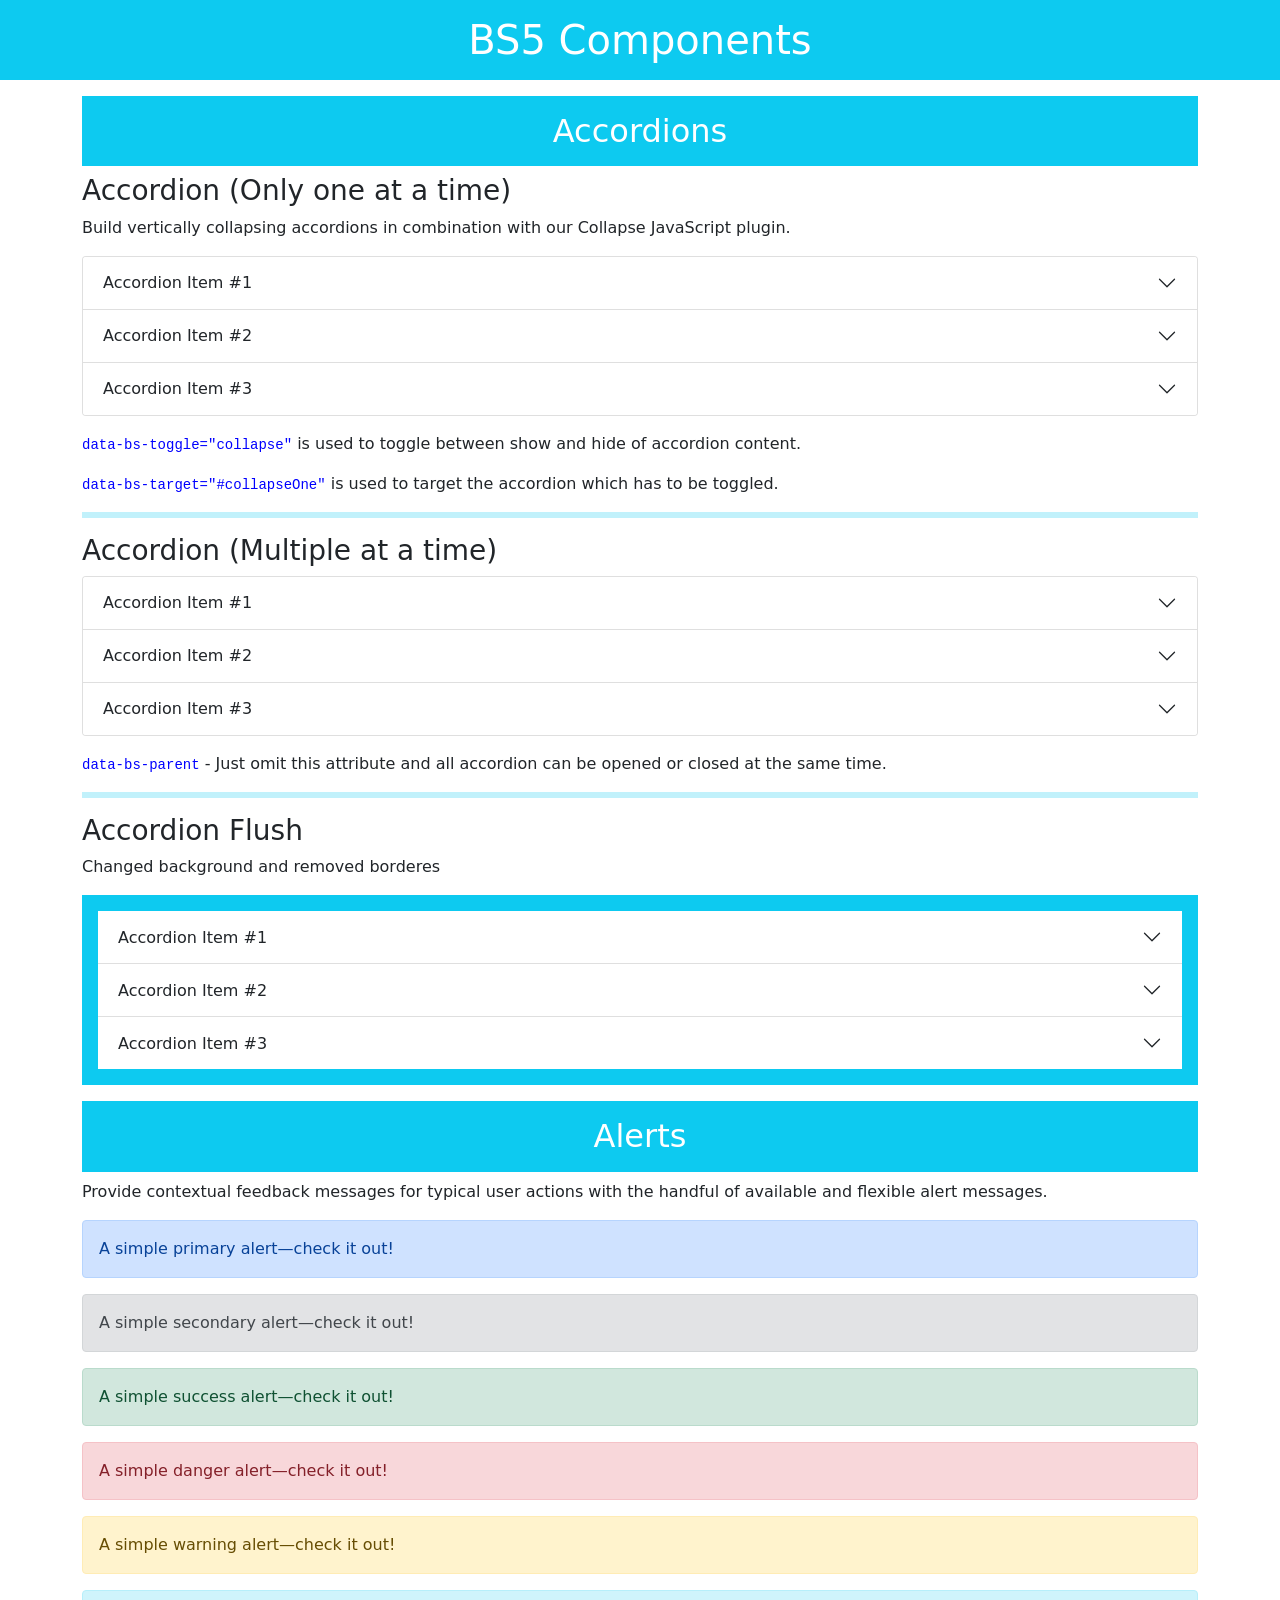
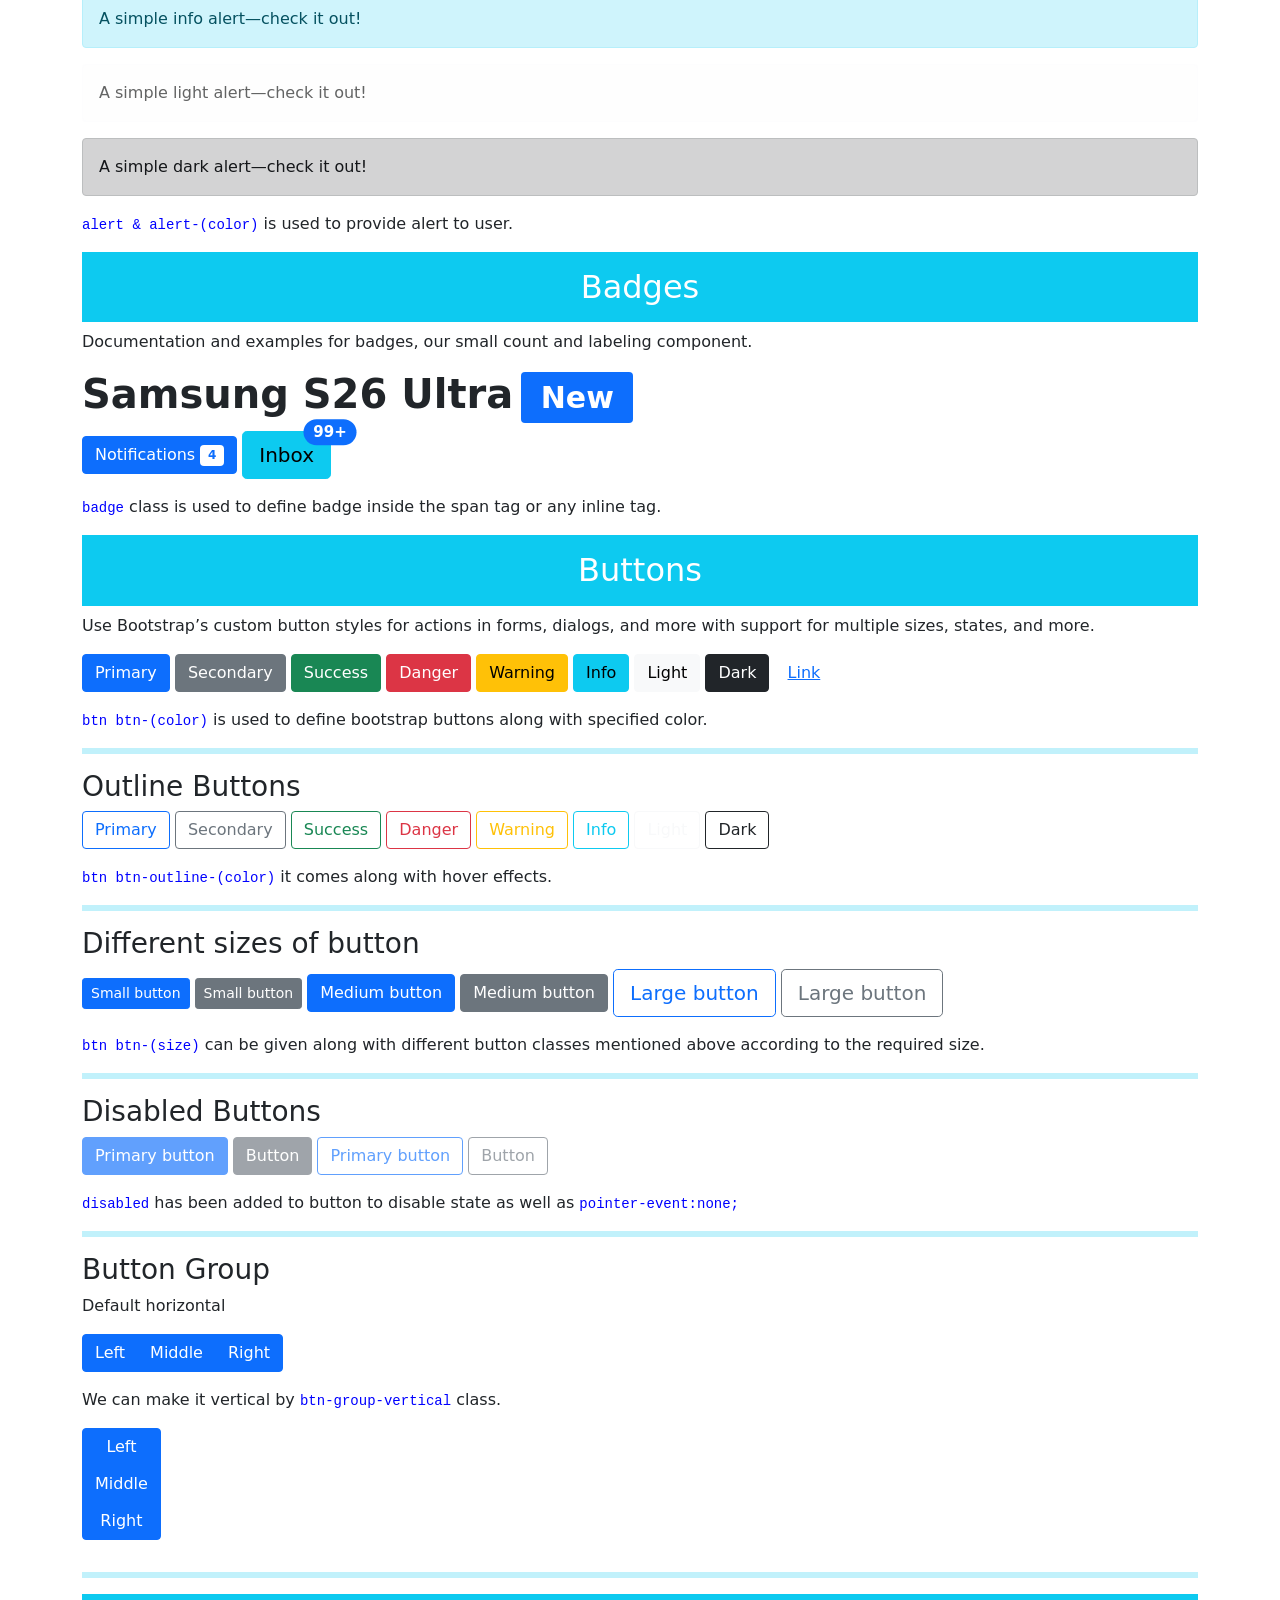
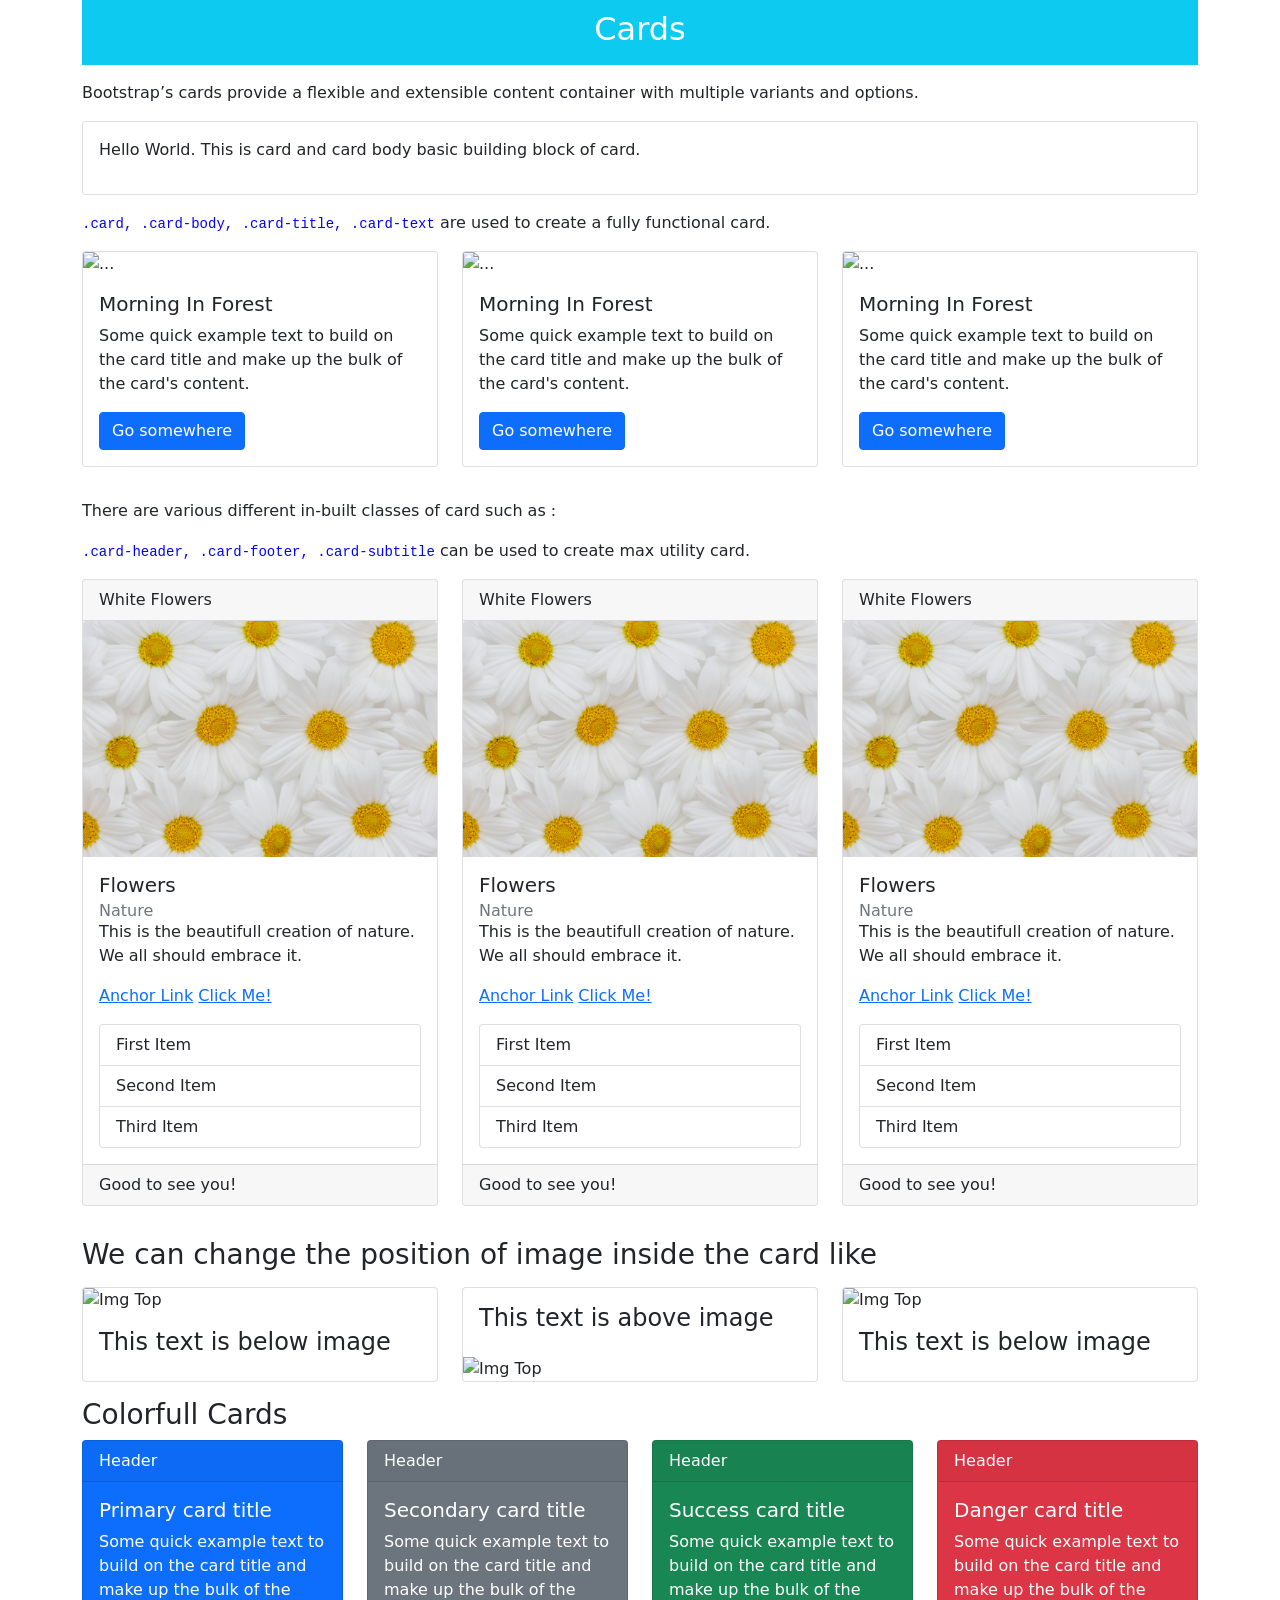
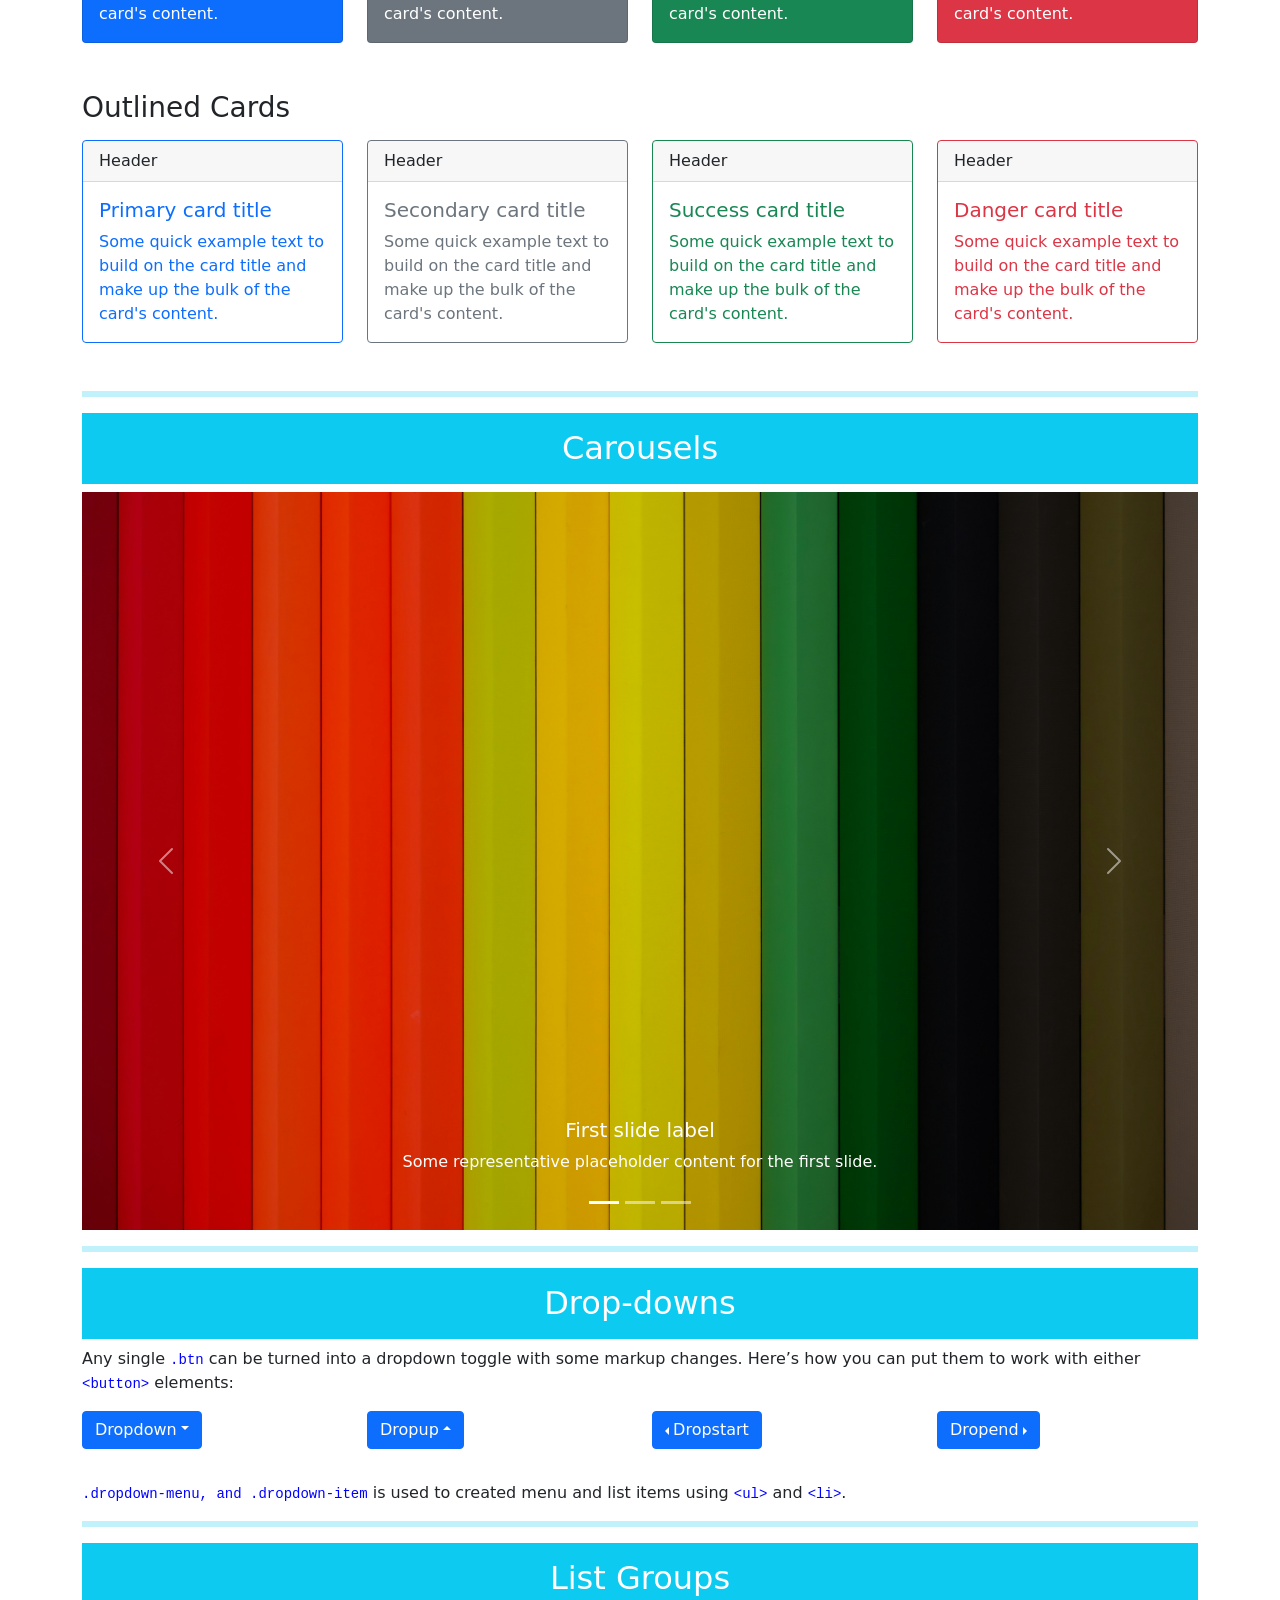
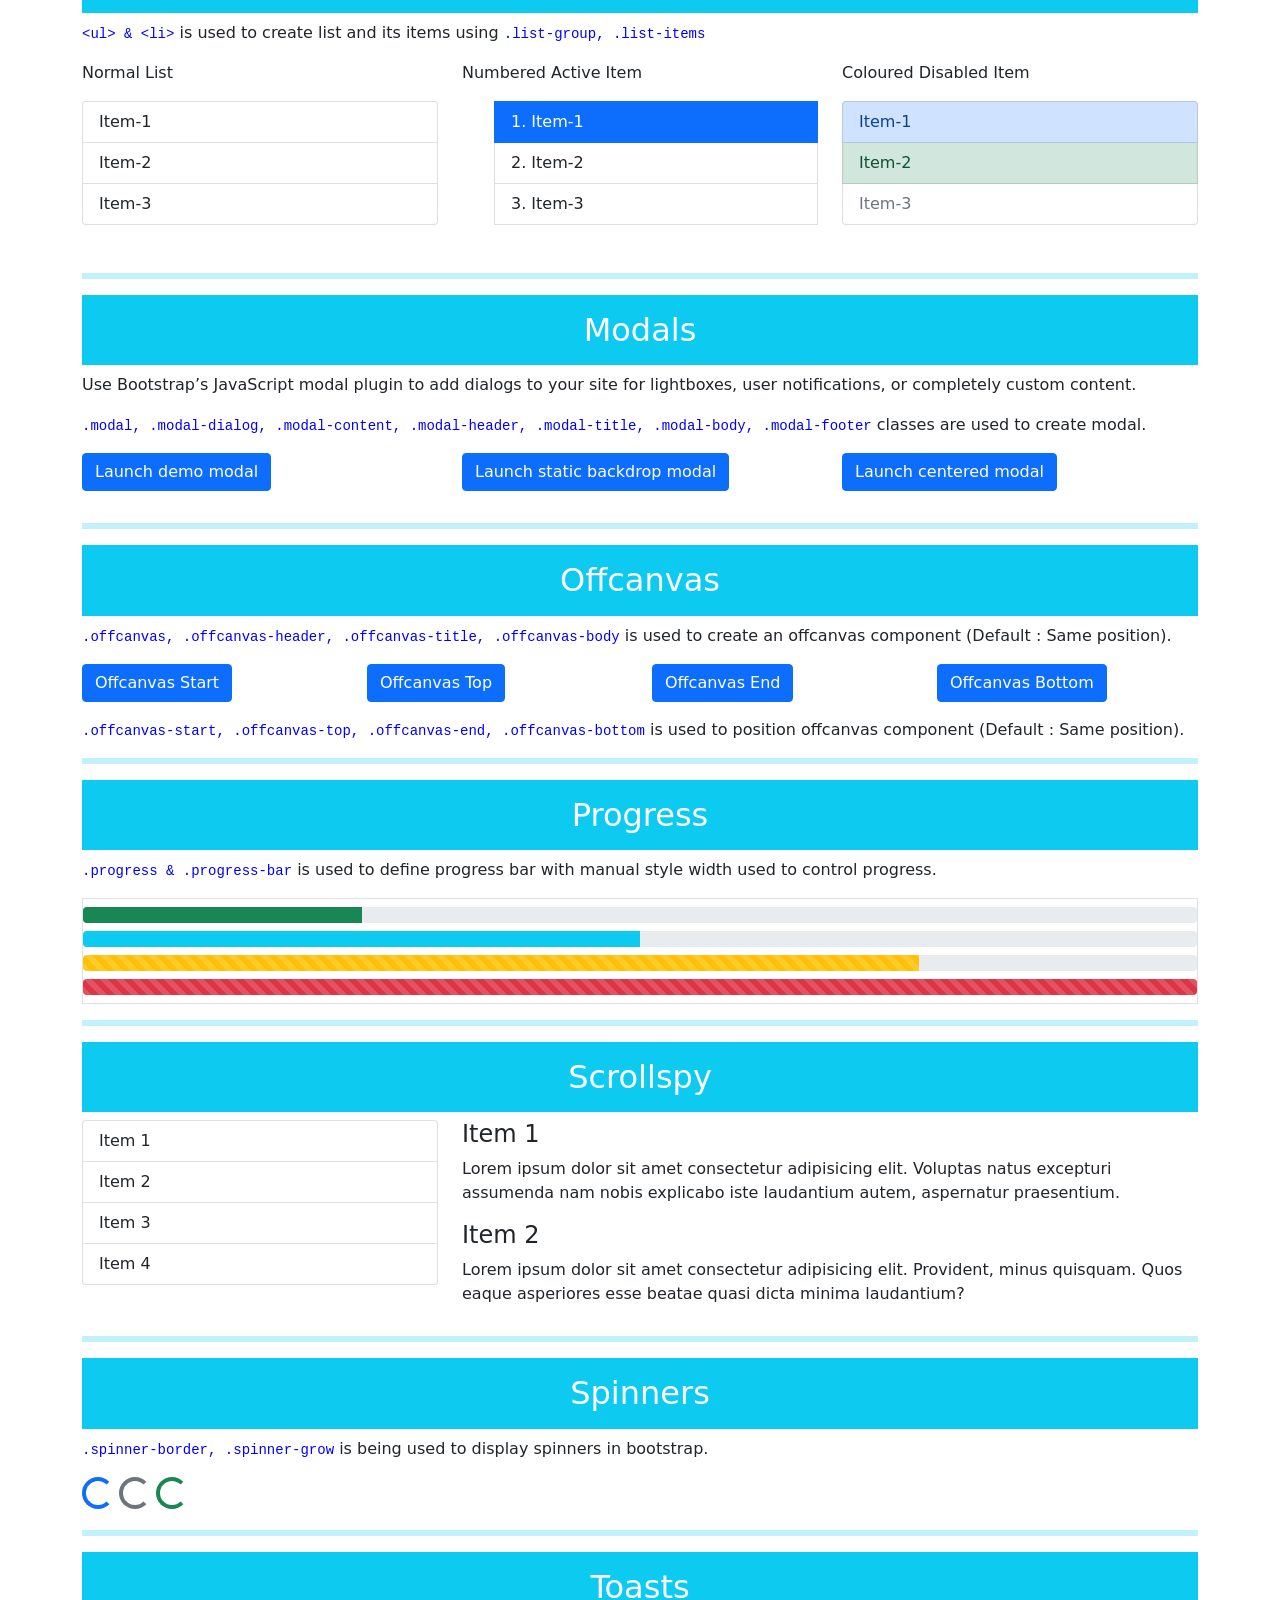
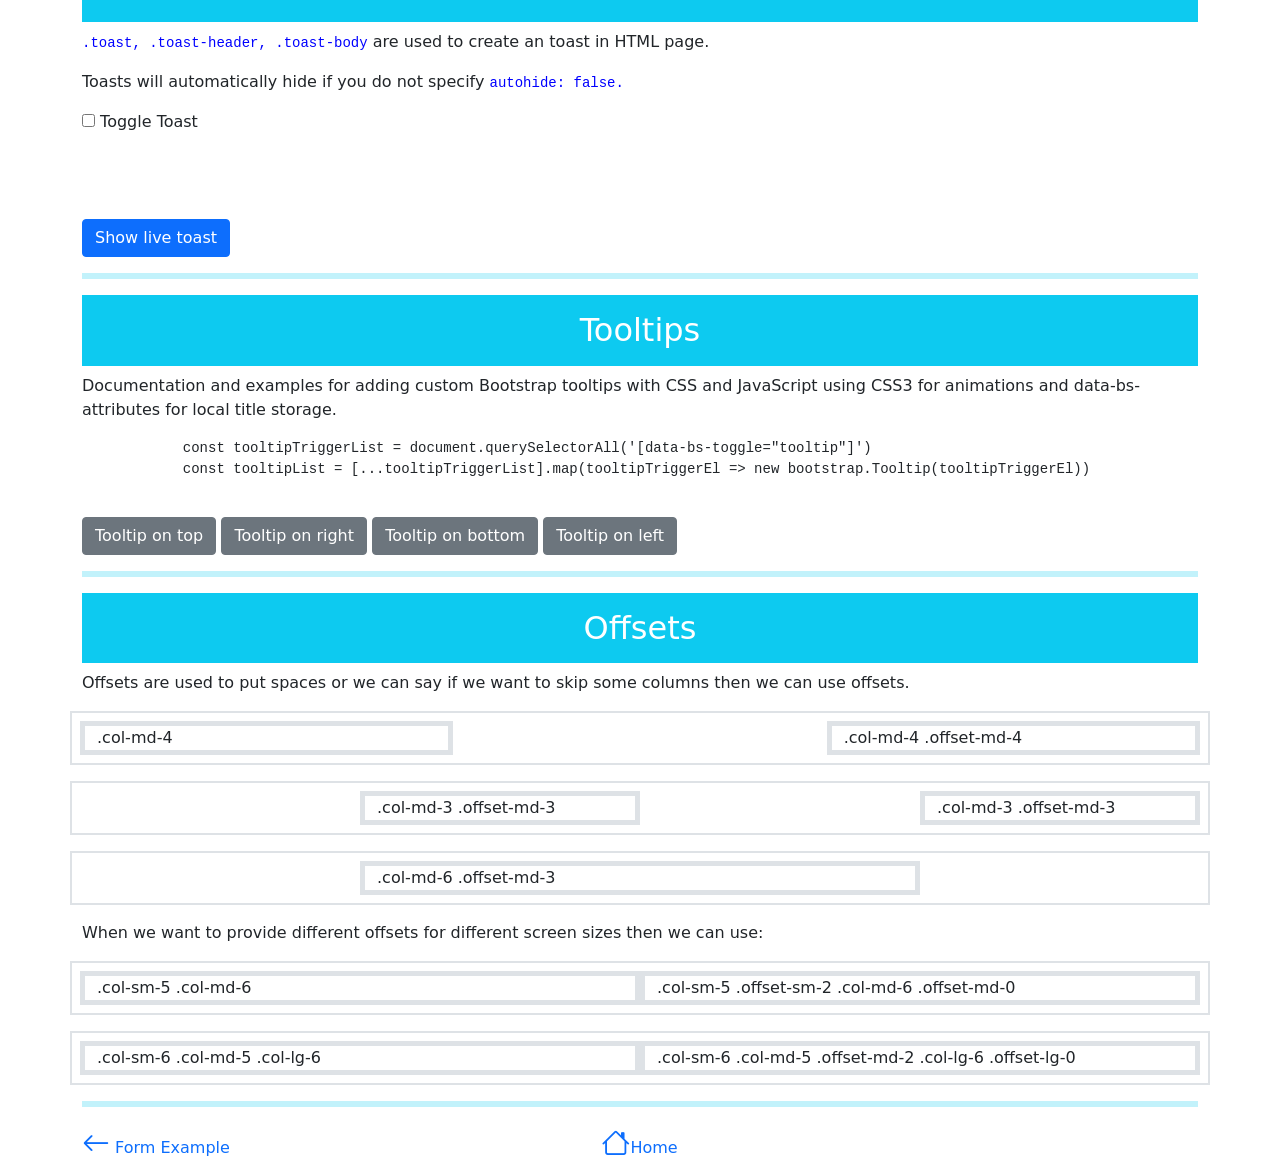
==== commit dc656783: "Offset demo added" ====
--- a/components.html
+++ b/components.html
@@ -937,6 +937,30 @@
           <button type="button" class="btn btn-secondary" data-bs-toggle="tooltip" data-bs-placement="left" data-bs-title="Tooltip on left">
             Tooltip on left
           </button>
+          <hr class="border border-info border-3">
+          <h2 id="tooltips" class="bg-info text-white text-center p-3 mt-3">Offsets</h2>
+          <p>Offsets are used to put spaces or we can say if we want to skip some columns then we can use offsets.</p>
+          <div class="row border border-2 my-3 p-2">
+              <div class="col-md-4 border border-5">.col-md-4</div>
+              <div class="col-md-4 offset-md-4 border border-5">.col-md-4 .offset-md-4</div>
+            </div>
+            <div class="row border border-2 my-3 p-2">
+              <div class="col-md-3 offset-md-3 border border-5">.col-md-3 .offset-md-3</div>
+              <div class="col-md-3 offset-md-3 border border-5">.col-md-3 .offset-md-3</div>
+            </div>
+            <div class="row border border-2 my-3 p-2">
+              <div class="col-md-6 offset-md-3 border border-5">.col-md-6 .offset-md-3</div>
+            </div>
+            <p>When we want to provide different offsets for different screen sizes then we can use:</p>
+                <div class="row border border-2 my-3 p-2">
+                    <div class="col-sm-5 col-md-6 border border-5">.col-sm-5 .col-md-6</div>
+                    <div class="col-sm-5 offset-sm-2 col-md-6 offset-md-0 border border-5">.col-sm-5 .offset-sm-2 .col-md-6 .offset-md-0</div>
+                </div>
+                <div class="row border border-2 my-3 p-2">
+                    <div class="col-sm-6 col-md-5 col-lg-6 border border-5">.col-sm-6 .col-md-5 .col-lg-6</div>
+                    <div class="col-sm-6 col-md-5 offset-md-2 col-lg-6 offset-lg-0 border border-5">.col-sm-6 .col-md-5 .offset-md-2 .col-lg-6
+                        .offset-lg-0</div>
+                </div>
         <hr class="border border-info border-3">
         <div class="row">
             <div class="col text-start">
@@ -949,7 +973,6 @@
             <div class="col text-end">
             </div>
         </div>
-        <hr class="border border-info border-3">
     </div>
 </body>
 <script>
